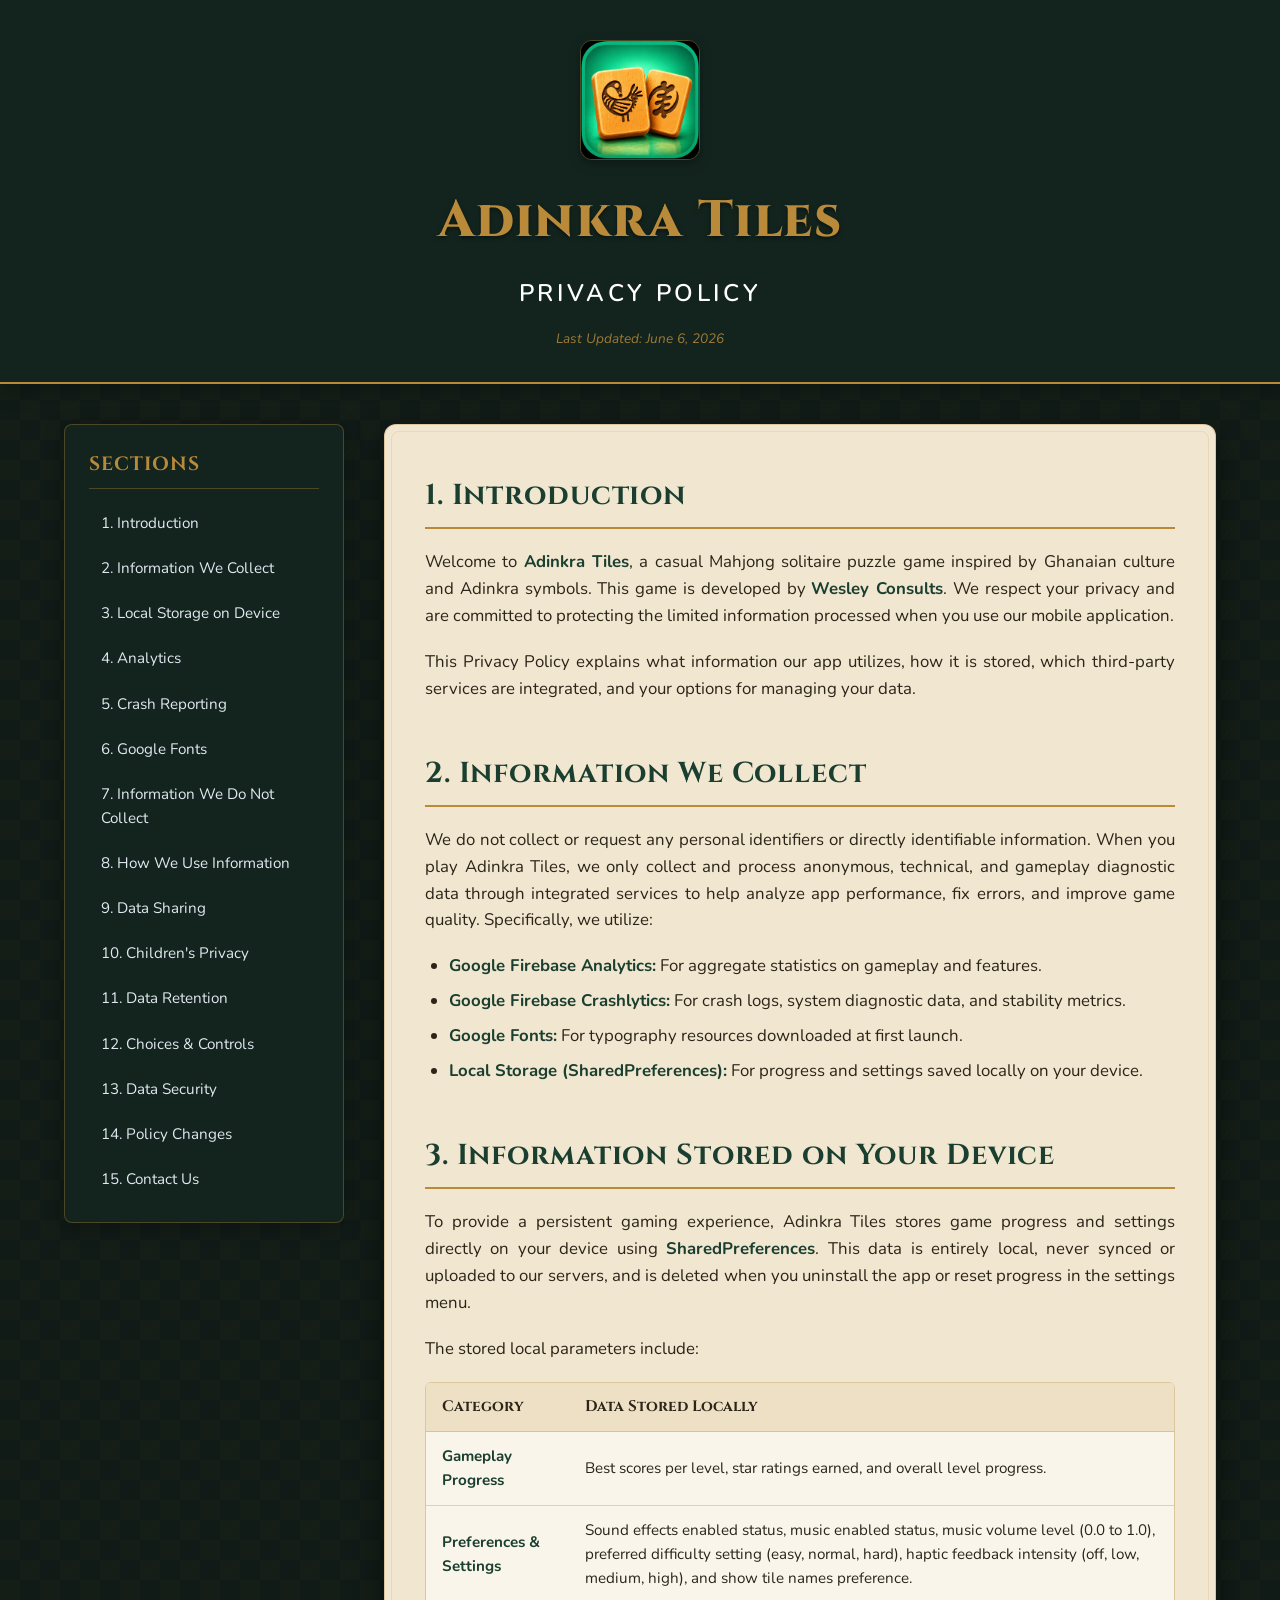
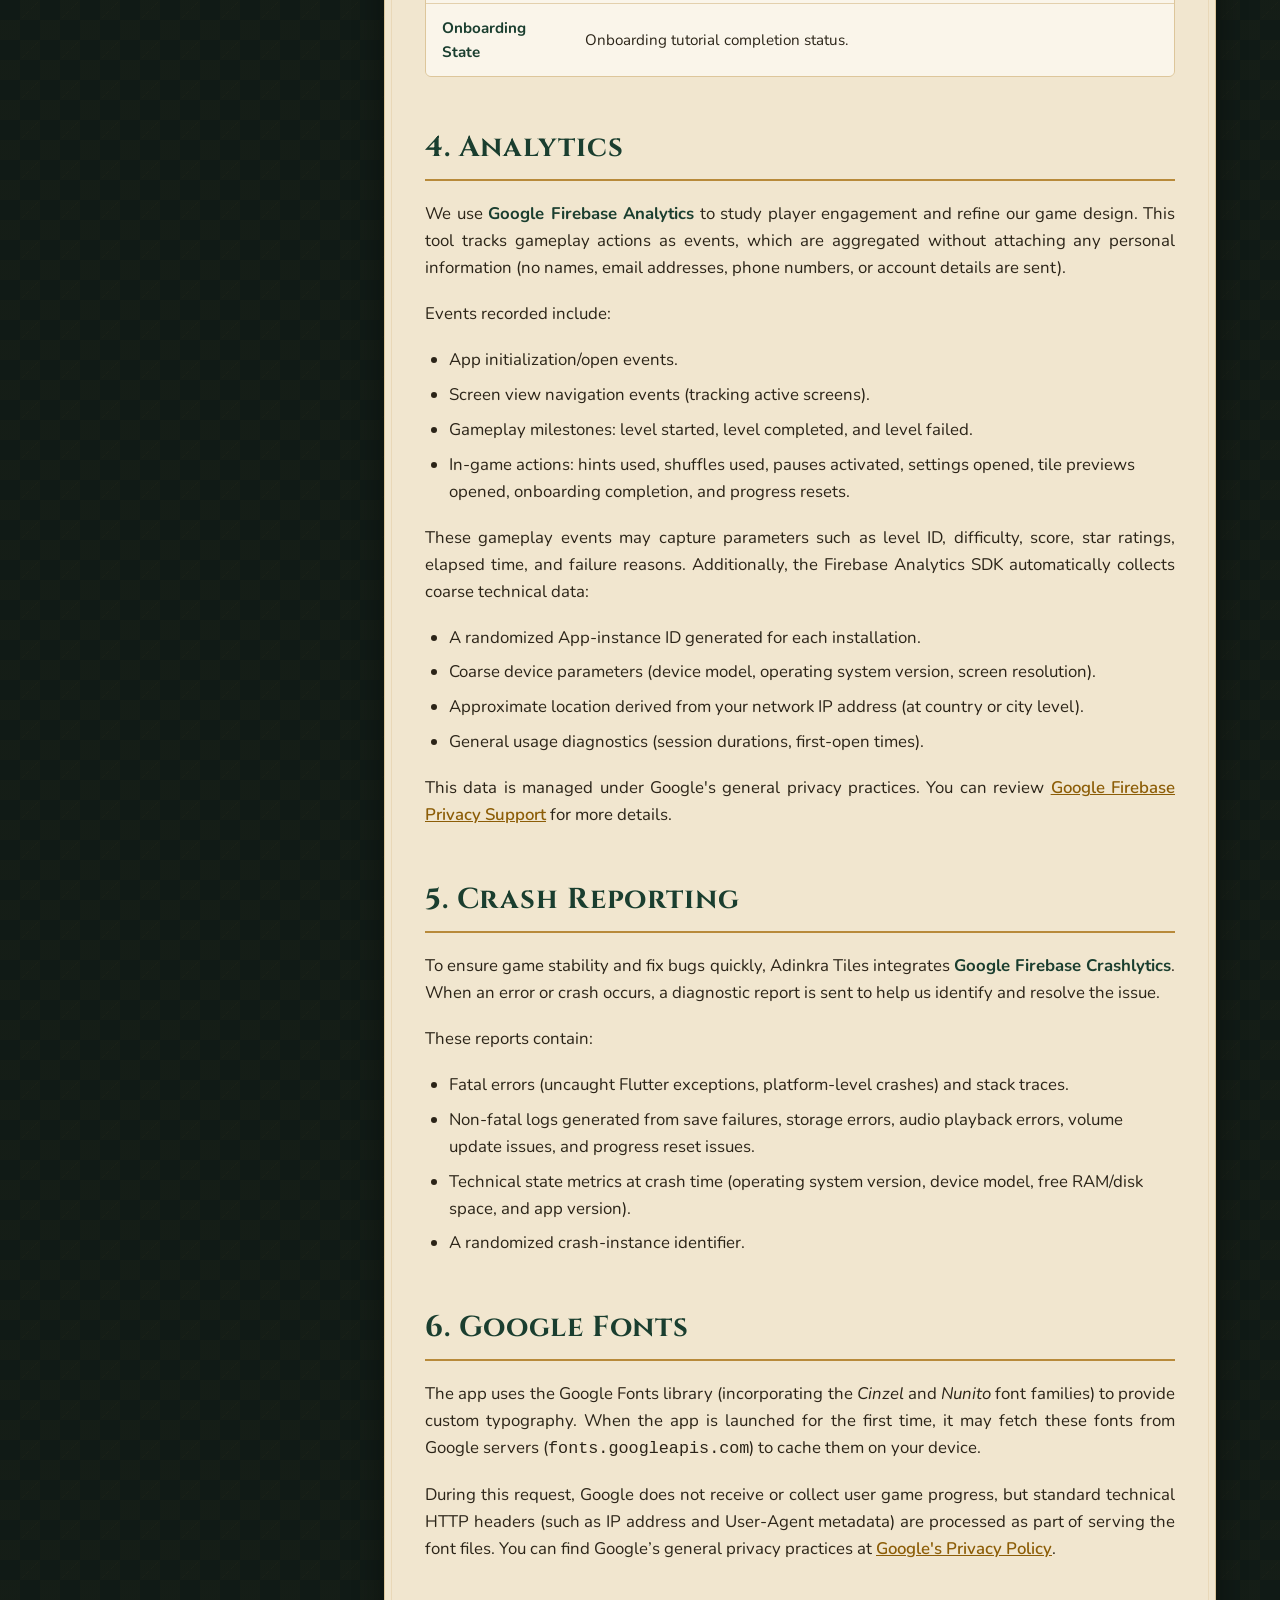
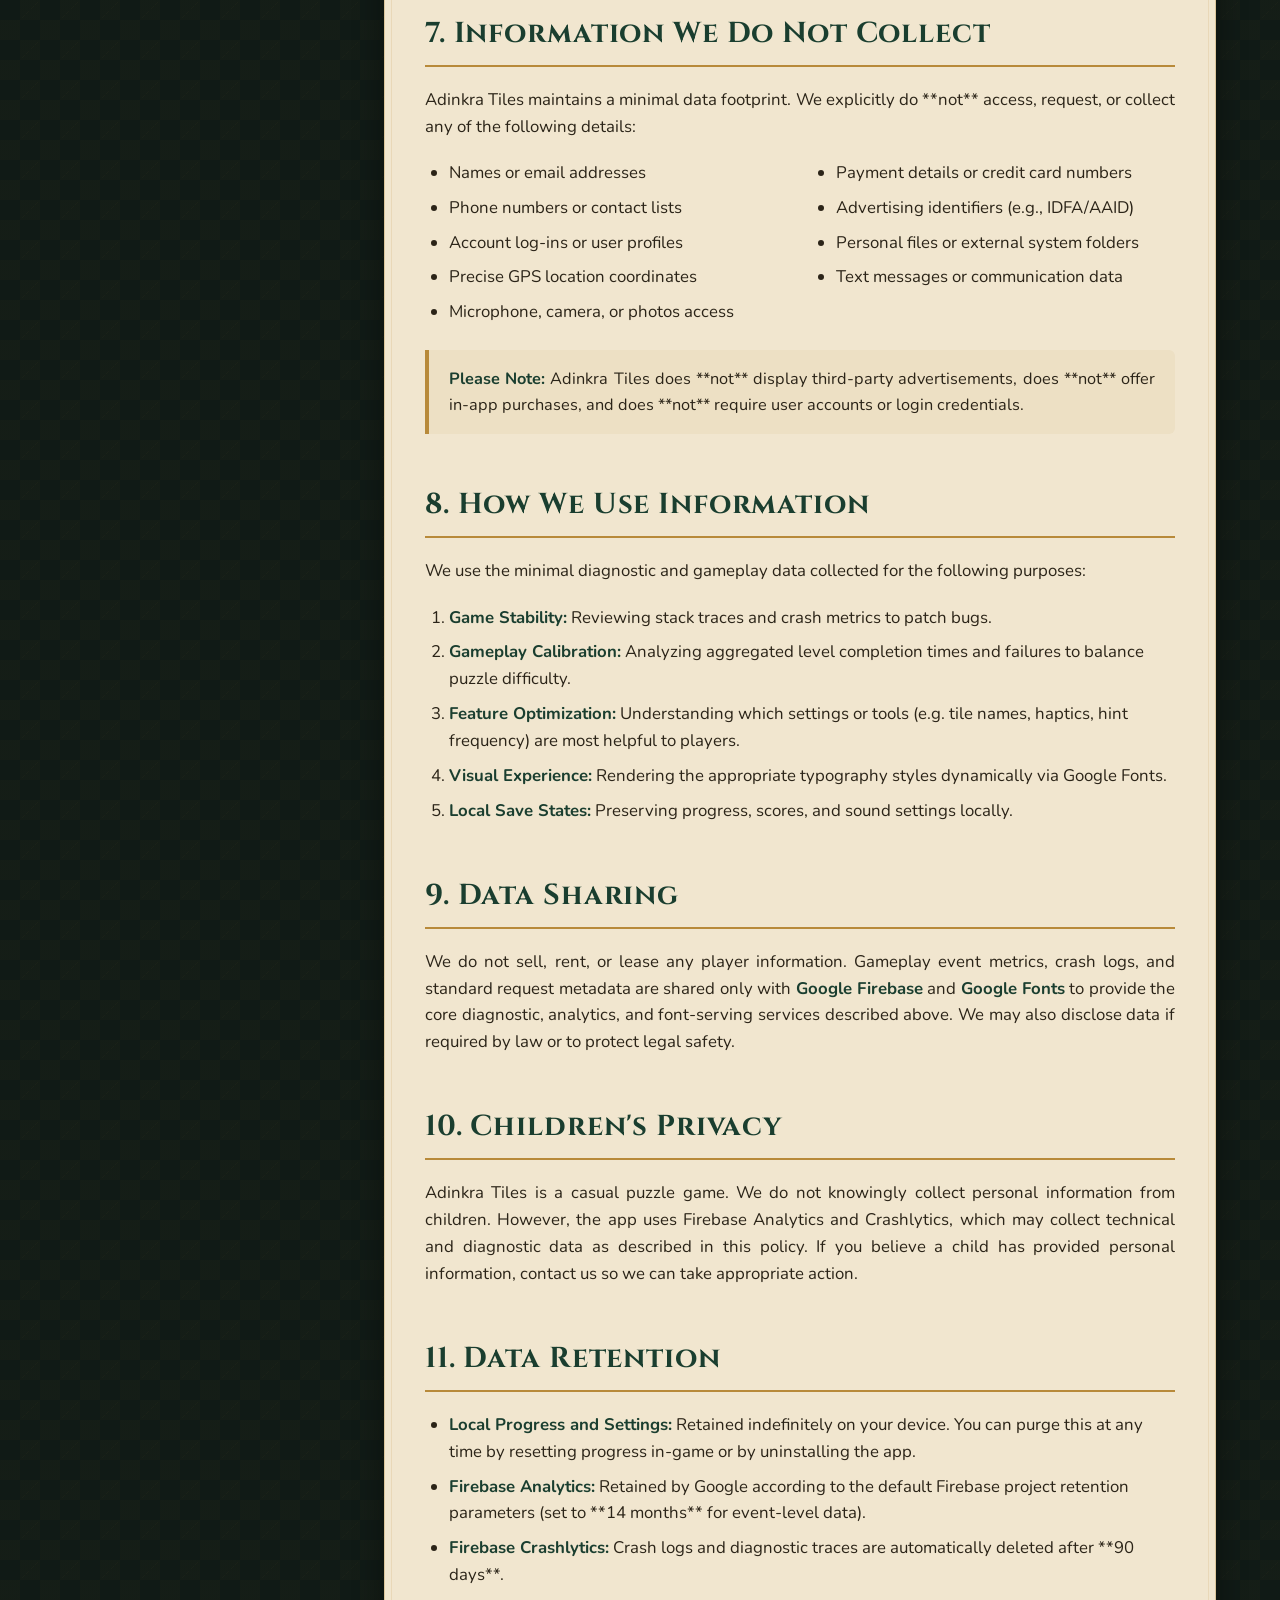
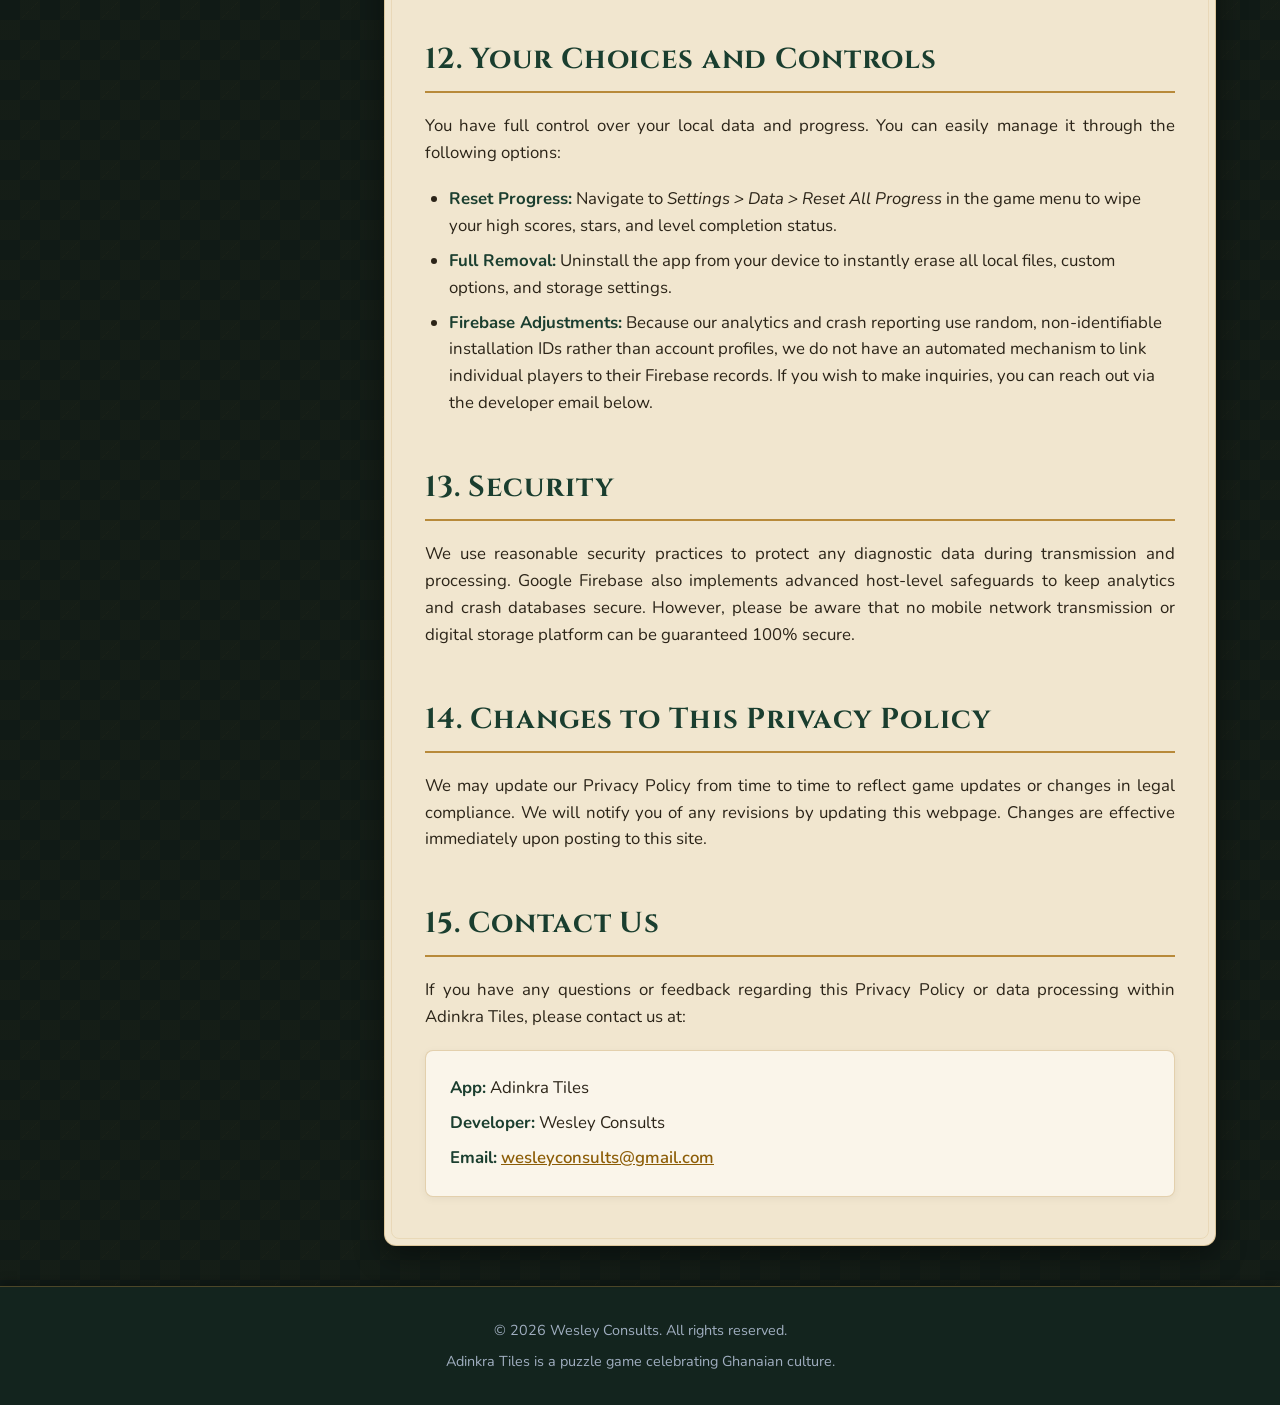
==== index.html @ 4450f0d2 "Initial commit" ====
<!DOCTYPE html>
<html lang="en">
<head>
    <meta charset="UTF-8">
    <meta name="viewport" content="width=device-width, initial-scale=1.0">
    <title>Adinkra Tiles Privacy Policy</title>
    <meta name="description" content="Privacy Policy for Adinkra Tiles, a Ghanaian-inspired Mahjong solitaire puzzle game.">
    <!-- Google Fonts: Cinzel for headers and Nunito for readable body text -->
    <link rel="preconnect" href="https://fonts.googleapis.com">
    <link rel="preconnect" href="https://fonts.gstatic.com" crossorigin>
    <link href="https://fonts.googleapis.com/css2?family=Cinzel:wght@400;600;700;800&family=Nunito:ital,wght@0,300;0,400;0,600;0,700;1,400&display=swap" rel="stylesheet">
    <link rel="stylesheet" href="styles.css">
</head>
<body>

    <header class="app-header">
        <div class="header-container">
            <img src="adinkra tiles logo.png" alt="Adinkra Tiles Logo" class="app-logo" id="app-logo-img">
            <h1 class="app-title">Adinkra Tiles</h1>
            <p class="app-subtitle">Privacy Policy</p>
            <p class="last-updated">Last Updated: June 6, 2026</p>
        </div>
    </header>

    <div class="main-layout-container">
        <!-- Sidebar Navigation (Table of Contents) -->
        <aside class="sidebar-nav" id="table-of-contents">
            <h2 class="toc-title">Sections</h2>
            <nav class="toc-links">
                <a href="#section-1" class="toc-link" id="link-section-1">1. Introduction</a>
                <a href="#section-2" class="toc-link" id="link-section-2">2. Information We Collect</a>
                <a href="#section-3" class="toc-link" id="link-section-3">3. Local Storage on Device</a>
                <a href="#section-4" class="toc-link" id="link-section-4">4. Analytics</a>
                <a href="#section-5" class="toc-link" id="link-section-5">5. Crash Reporting</a>
                <a href="#section-6" class="toc-link" id="link-section-6">6. Google Fonts</a>
                <a href="#section-7" class="toc-link" id="link-section-7">7. Information We Do Not Collect</a>
                <a href="#section-8" class="toc-link" id="link-section-8">8. How We Use Information</a>
                <a href="#section-9" class="toc-link" id="link-section-9">9. Data Sharing</a>
                <a href="#section-10" class="toc-link" id="link-section-10">10. Children's Privacy</a>
                <a href="#section-11" class="toc-link" id="link-section-11">11. Data Retention</a>
                <a href="#section-12" class="toc-link" id="link-section-12">12. Choices & Controls</a>
                <a href="#section-13" class="toc-link" id="link-section-13">13. Data Security</a>
                <a href="#section-14" class="toc-link" id="link-section-14">14. Policy Changes</a>
                <a href="#section-15" class="toc-link" id="link-section-15">15. Contact Us</a>
            </nav>
        </aside>

        <!-- Main Content Card -->
        <main class="content-card" id="privacy-content">
            <!-- Section 1: Introduction -->
            <section id="section-1" class="policy-section">
                <h2>1. Introduction</h2>
                <p>Welcome to <strong>Adinkra Tiles</strong>, a casual Mahjong solitaire puzzle game inspired by Ghanaian culture and Adinkra symbols. This game is developed by <strong>Wesley Consults</strong>. We respect your privacy and are committed to protecting the limited information processed when you use our mobile application.</p>
                <p>This Privacy Policy explains what information our app utilizes, how it is stored, which third-party services are integrated, and your options for managing your data.</p>
            </section>

            <!-- Section 2: Information We Collect -->
            <section id="section-2" class="policy-section">
                <h2>2. Information We Collect</h2>
                <p>We do not collect or request any personal identifiers or directly identifiable information. When you play Adinkra Tiles, we only collect and process anonymous, technical, and gameplay diagnostic data through integrated services to help analyze app performance, fix errors, and improve game quality. Specifically, we utilize:</p>
                <ul>
                    <li><strong>Google Firebase Analytics:</strong> For aggregate statistics on gameplay and features.</li>
                    <li><strong>Google Firebase Crashlytics:</strong> For crash logs, system diagnostic data, and stability metrics.</li>
                    <li><strong>Google Fonts:</strong> For typography resources downloaded at first launch.</li>
                    <li><strong>Local Storage (SharedPreferences):</strong> For progress and settings saved locally on your device.</li>
                </ul>
            </section>

            <!-- Section 3: Information Stored on Your Device -->
            <section id="section-3" class="policy-section">
                <h2>3. Information Stored on Your Device</h2>
                <p>To provide a persistent gaming experience, Adinkra Tiles stores game progress and settings directly on your device using <strong>SharedPreferences</strong>. This data is entirely local, never synced or uploaded to our servers, and is deleted when you uninstall the app or reset progress in the settings menu.</p>
                <p>The stored local parameters include:</p>
                <div class="table-container">
                    <table>
                        <thead>
                            <tr>
                                <th>Category</th>
                                <th>Data Stored Locally</th>
                            </tr>
                        </thead>
                        <tbody>
                            <tr>
                                <td><strong>Gameplay Progress</strong></td>
                                <td>Best scores per level, star ratings earned, and overall level progress.</td>
                            </tr>
                            <tr>
                                <td><strong>Preferences & Settings</strong></td>
                                <td>Sound effects enabled status, music enabled status, music volume level (0.0 to 1.0), preferred difficulty setting (easy, normal, hard), haptic feedback intensity (off, low, medium, high), and show tile names preference.</td>
                            </tr>
                            <tr>
                                <td><strong>Onboarding State</strong></td>
                                <td>Onboarding tutorial completion status.</td>
                            </tr>
                        </tbody>
                    </table>
                </div>
            </section>

            <!-- Section 4: Analytics -->
            <section id="section-4" class="policy-section">
                <h2>4. Analytics</h2>
                <p>We use <strong>Google Firebase Analytics</strong> to study player engagement and refine our game design. This tool tracks gameplay actions as events, which are aggregated without attaching any personal information (no names, email addresses, phone numbers, or account details are sent).</p>
                <p>Events recorded include:</p>
                <ul>
                    <li>App initialization/open events.</li>
                    <li>Screen view navigation events (tracking active screens).</li>
                    <li>Gameplay milestones: level started, level completed, and level failed.</li>
                    <li>In-game actions: hints used, shuffles used, pauses activated, settings opened, tile previews opened, onboarding completion, and progress resets.</li>
                </ul>
                <p>These gameplay events may capture parameters such as level ID, difficulty, score, star ratings, elapsed time, and failure reasons. Additionally, the Firebase Analytics SDK automatically collects coarse technical data:</p>
                <ul>
                    <li>A randomized App-instance ID generated for each installation.</li>
                    <li>Coarse device parameters (device model, operating system version, screen resolution).</li>
                    <li>Approximate location derived from your network IP address (at country or city level).</li>
                    <li>General usage diagnostics (session durations, first-open times).</li>
                </ul>
                <p>This data is managed under Google's general privacy practices. You can review <a href="https://firebase.google.com/support/privacy" target="_blank" rel="noopener noreferrer" id="link-external-firebase-privacy-1">Google Firebase Privacy Support</a> for more details.</p>
            </section>

            <!-- Section 5: Crash Reporting -->
            <section id="section-5" class="policy-section">
                <h2>5. Crash Reporting</h2>
                <p>To ensure game stability and fix bugs quickly, Adinkra Tiles integrates <strong>Google Firebase Crashlytics</strong>. When an error or crash occurs, a diagnostic report is sent to help us identify and resolve the issue.</p>
                <p>These reports contain:</p>
                <ul>
                    <li>Fatal errors (uncaught Flutter exceptions, platform-level crashes) and stack traces.</li>
                    <li>Non-fatal logs generated from save failures, storage errors, audio playback errors, volume update issues, and progress reset issues.</li>
                    <li>Technical state metrics at crash time (operating system version, device model, free RAM/disk space, and app version).</li>
                    <li>A randomized crash-instance identifier.</li>
                </ul>
            </section>

            <!-- Section 6: Google Fonts -->
            <section id="section-6" class="policy-section">
                <h2>6. Google Fonts</h2>
                <p>The app uses the Google Fonts library (incorporating the <em>Cinzel</em> and <em>Nunito</em> font families) to provide custom typography. When the app is launched for the first time, it may fetch these fonts from Google servers (<code>fonts.googleapis.com</code>) to cache them on your device.</p>
                <p>During this request, Google does not receive or collect user game progress, but standard technical HTTP headers (such as IP address and User-Agent metadata) are processed as part of serving the font files. You can find Google’s general privacy practices at <a href="https://policies.google.com/privacy" target="_blank" rel="noopener noreferrer" id="link-external-google-privacy">Google's Privacy Policy</a>.</p>
            </section>

            <!-- Section 7: Information We Do Not Collect -->
            <section id="section-7" class="policy-section">
                <h2>7. Information We Do Not Collect</h2>
                <p>Adinkra Tiles maintains a minimal data footprint. We explicitly do **not** access, request, or collect any of the following details:</p>
                <div class="grid-columns">
                    <ul>
                        <li>Names or email addresses</li>
                        <li>Phone numbers or contact lists</li>
                        <li>Account log-ins or user profiles</li>
                        <li>Precise GPS location coordinates</li>
                        <li>Microphone, camera, or photos access</li>
                    </ul>
                    <ul>
                        <li>Payment details or credit card numbers</li>
                        <li>Advertising identifiers (e.g., IDFA/AAID)</li>
                        <li>Personal files or external system folders</li>
                        <li>Text messages or communication data</li>
                    </ul>
                </div>
                <p class="alert-box">
                    <strong>Please Note:</strong> Adinkra Tiles does **not** display third-party advertisements, does **not** offer in-app purchases, and does **not** require user accounts or login credentials.
                </p>
            </section>

            <!-- Section 8: How We Use Information -->
            <section id="section-8" class="policy-section">
                <h2>8. How We Use Information</h2>
                <p>We use the minimal diagnostic and gameplay data collected for the following purposes:</p>
                <ol>
                    <li><strong>Game Stability:</strong> Reviewing stack traces and crash metrics to patch bugs.</li>
                    <li><strong>Gameplay Calibration:</strong> Analyzing aggregated level completion times and failures to balance puzzle difficulty.</li>
                    <li><strong>Feature Optimization:</strong> Understanding which settings or tools (e.g. tile names, haptics, hint frequency) are most helpful to players.</li>
                    <li><strong>Visual Experience:</strong> Rendering the appropriate typography styles dynamically via Google Fonts.</li>
                    <li><strong>Local Save States:</strong> Preserving progress, scores, and sound settings locally.</li>
                </ol>
            </section>

            <!-- Section 9: Data Sharing -->
            <section id="section-9" class="policy-section">
                <h2>9. Data Sharing</h2>
                <p>We do not sell, rent, or lease any player information. Gameplay event metrics, crash logs, and standard request metadata are shared only with <strong>Google Firebase</strong> and <strong>Google Fonts</strong> to provide the core diagnostic, analytics, and font-serving services described above. We may also disclose data if required by law or to protect legal safety.</p>
            </section>

            <!-- Section 10: Children's Privacy -->
            <section id="section-10" class="policy-section">
                <h2>10. Children's Privacy</h2>
                <p>Adinkra Tiles is a casual puzzle game. We do not knowingly collect personal information from children. However, the app uses Firebase Analytics and Crashlytics, which may collect technical and diagnostic data as described in this policy. If you believe a child has provided personal information, contact us so we can take appropriate action.</p>
            </section>

            <!-- Section 11: Data Retention -->
            <section id="section-11" class="policy-section">
                <h2>11. Data Retention</h2>
                <ul>
                    <li><strong>Local Progress and Settings:</strong> Retained indefinitely on your device. You can purge this at any time by resetting progress in-game or by uninstalling the app.</li>
                    <li><strong>Firebase Analytics:</strong> Retained by Google according to the default Firebase project retention parameters (set to **14 months** for event-level data).</li>
                    <li><strong>Firebase Crashlytics:</strong> Crash logs and diagnostic traces are automatically deleted after **90 days**.</li>
                </ul>
            </section>

            <!-- Section 12: Choices and Controls -->
            <section id="section-12" class="policy-section">
                <h2>12. Your Choices and Controls</h2>
                <p>You have full control over your local data and progress. You can easily manage it through the following options:</p>
                <ul>
                    <li><strong>Reset Progress:</strong> Navigate to <em>Settings > Data > Reset All Progress</em> in the game menu to wipe your high scores, stars, and level completion status.</li>
                    <li><strong>Full Removal:</strong> Uninstall the app from your device to instantly erase all local files, custom options, and storage settings.</li>
                    <li><strong>Firebase Adjustments:</strong> Because our analytics and crash reporting use random, non-identifiable installation IDs rather than account profiles, we do not have an automated mechanism to link individual players to their Firebase records. If you wish to make inquiries, you can reach out via the developer email below.</li>
                </ul>
            </section>

            <!-- Section 13: Security -->
            <section id="section-13" class="policy-section">
                <h2>13. Security</h2>
                <p>We use reasonable security practices to protect any diagnostic data during transmission and processing. Google Firebase also implements advanced host-level safeguards to keep analytics and crash databases secure. However, please be aware that no mobile network transmission or digital storage platform can be guaranteed 100% secure.</p>
            </section>

            <!-- Section 14: Changes to This Privacy Policy -->
            <section id="section-14" class="policy-section">
                <h2>14. Changes to This Privacy Policy</h2>
                <p>We may update our Privacy Policy from time to time to reflect game updates or changes in legal compliance. We will notify you of any revisions by updating this webpage. Changes are effective immediately upon posting to this site.</p>
            </section>

            <!-- Section 15: Contact Us -->
            <section id="section-15" class="policy-section">
                <h2>15. Contact Us</h2>
                <p>If you have any questions or feedback regarding this Privacy Policy or data processing within Adinkra Tiles, please contact us at:</p>
                <div class="contact-card">
                    <p><strong>App:</strong> Adinkra Tiles</p>
                    <p><strong>Developer:</strong> Wesley Consults</p>
                    <p><strong>Email:</strong> <a href="mailto:wesleyconsults@gmail.com" id="link-contact-email">wesleyconsults@gmail.com</a></p>
                </div>
            </section>
        </main>
    </div>

    <footer class="app-footer">
        <div class="footer-container">
            <p>&copy; 2026 Wesley Consults. All rights reserved.</p>
            <p>Adinkra Tiles is a puzzle game celebrating Ghanaian culture.</p>
        </div>
    </footer>

</body>
</html>
---- styles.css ----
/* Core Design System Tokens */
:root {
    --bg-color: #101A16;
    --bg-accent: #13241E;
    --card-color: #F1E6CF;
    --card-accent: #EDE0C4;
    --text-primary: #2B2418;
    --text-muted: #74664E;
    --gold: #B88A3A;
    --gold-glow: rgba(184, 138, 58, 0.15);
    --border-color: rgba(184, 138, 58, 0.35);
    --border-hover: rgba(184, 138, 58, 0.65);
    --font-heading: 'Cinzel', serif;
    --font-body: 'Nunito', sans-serif;
    --shadow-soft: 0 4px 20px rgba(0, 0, 0, 0.25);
    --shadow-card: 0 10px 30px rgba(0, 0, 0, 0.4);
}

/* Reset and Global Styles */
*, *::before, *::after {
    box-sizing: border-box;
    margin: 0;
    padding: 0;
}

html {
    scroll-behavior: smooth;
    scrollbar-color: var(--gold) var(--bg-color);
    scrollbar-width: thin;
}

body {
    font-family: var(--font-body);
    background-color: var(--bg-color);
    color: #FFFFFF; /* Base body color for layout */
    line-height: 1.6;
    min-block-size: 100dvb;
    display: flex;
    flex-direction: column;
    overflow-x: hidden;
    position: relative;

    /* Subtle Ghanaian Kente-inspired background pattern */
    background-image: 
        linear-gradient(45deg, rgba(184, 138, 58, 0.03) 25%, transparent 25%), 
        linear-gradient(-45deg, rgba(184, 138, 58, 0.03) 25%, transparent 25%), 
        linear-gradient(45deg, transparent 75%, rgba(184, 138, 58, 0.03) 75%), 
        linear-gradient(-45deg, transparent 75%, rgba(184, 138, 58, 0.03) 75%);
    background-size: 40px 40px;
    background-position: 0 0, 0 20px, 20px -20px, -20px 0px;
}

/* Typography elements */
h1, h2, h3, h4 {
    font-family: var(--font-heading);
    letter-spacing: 0.03em;
}

/* Header Section */
.app-header {
    background-color: var(--bg-accent);
    border-bottom: 2px solid var(--gold);
    padding-block: 2.5rem 2rem;
    text-align: center;
    position: relative;
    box-shadow: var(--shadow-soft);
}

.header-container {
    max-inline-size: 800px;
    margin-inline: auto;
    padding-inline: 1.5rem;
    display: flex;
    flex-direction: column;
    align-items: center;
    gap: 0.75rem;
}

.app-logo {
    max-block-size: 120px;
    inline-size: auto;
    margin-block-end: 0.5rem;
    border-radius: 12px;
    border: 1px solid var(--border-color);
    box-shadow: 0 4px 12px rgba(0, 0, 0, 0.3);
    transition: transform 0.3s ease, border-color 0.3s ease;
}

.app-logo:hover {
    transform: scale(1.03);
    border-color: var(--gold);
}

.app-title {
    font-size: clamp(2rem, 5vw, 3.2rem);
    color: var(--gold);
    font-weight: 800;
    text-shadow: 0 2px 4px rgba(0, 0, 0, 0.5);
}

.app-subtitle {
    font-size: clamp(1.1rem, 2.5vw, 1.5rem);
    color: #FFFFFF;
    text-transform: uppercase;
    letter-spacing: 0.15em;
    font-weight: 600;
}

.last-updated {
    font-size: 0.85rem;
    color: var(--gold);
    opacity: 0.85;
    margin-block-start: 0.25rem;
    font-style: italic;
}

/* Main Layout Container */
.main-layout-container {
    max-inline-size: 1200px;
    margin-inline: auto;
    padding: 2.5rem 1.5rem;
    display: grid;
    grid-template-columns: 280px 1fr;
    gap: 2.5rem;
    align-items: start;
    flex: 1 0 auto;
}

/* Sticky Sidebar (Table of Contents) */
.sidebar-nav {
    position: sticky;
    top: 2rem;
    background-color: var(--bg-accent);
    border: 1px solid var(--border-color);
    border-radius: 8px;
    padding: 1.5rem;
    box-shadow: var(--shadow-soft);
    max-block-size: calc(100dvb - 4rem);
    overflow-y: auto;
}

.toc-title {
    font-size: 1.2rem;
    color: var(--gold);
    border-bottom: 1px solid var(--border-color);
    padding-block-end: 0.5rem;
    margin-block-end: 1rem;
    text-transform: uppercase;
    letter-spacing: 0.05em;
}

.toc-links {
    display: flex;
    flex-direction: column;
    gap: 0.5rem;
}

.toc-link {
    color: #E2E8F0;
    text-decoration: none;
    font-size: 0.95rem;
    padding: 0.4rem 0.6rem;
    border-radius: 4px;
    transition: all 0.2s ease;
    border-inline-start: 2px solid transparent;
}

.toc-link:hover,
.toc-link:focus-visible {
    background-color: rgba(184, 138, 58, 0.1);
    color: var(--gold);
    border-inline-start-color: var(--gold);
}

.toc-link:focus-visible {
    outline: 2px solid var(--gold);
    outline-offset: 2px;
}

/* Main Content Card (Parchment Style) */
.content-card {
    background-color: var(--card-color);
    color: var(--text-primary);
    border: 1px solid var(--border-color);
    border-radius: 12px;
    padding: 3rem 2.5rem;
    box-shadow: var(--shadow-card);
    position: relative;
    overflow: hidden;
}

/* Content Card Decorative Ghanaian Corners */
.content-card::before {
    content: '';
    position: absolute;
    inset: 6px;
    border: 1px solid rgba(184, 138, 58, 0.15);
    pointer-events: none;
    border-radius: 8px;
}

.policy-section {
    margin-block-end: 3rem;
}

.policy-section:last-of-type {
    margin-block-end: 0;
}

.policy-section h2 {
    font-size: clamp(1.4rem, 3.5vw, 1.8rem);
    color: #1A3E2F; /* Dark Teal/Green for heading */
    border-bottom: 2px solid var(--gold);
    padding-block-end: 0.5rem;
    margin-block-end: 1.25rem;
    font-weight: 700;
}

.policy-section p {
    margin-block-end: 1.2rem;
    font-size: 1.05rem;
    text-align: justify;
    color: var(--text-primary);
}

.policy-section p:last-child {
    margin-block-end: 0;
}

.policy-section ul,
.policy-section ol {
    margin-block-start: 0.5rem;
    margin-block-end: 1.2rem;
    padding-inline-start: 1.5rem;
}

.policy-section li {
    margin-block-end: 0.5rem;
    font-size: 1.05rem;
}

.policy-section li:last-child {
    margin-block-end: 0;
}

.policy-section strong {
    color: #1A3E2F;
}

/* Links inside policy card */
.policy-section a {
    color: #8C5D07;
    text-decoration: underline;
    font-weight: 600;
    transition: color 0.2s ease;
}

.policy-section a:hover,
.policy-section a:focus-visible {
    color: var(--gold);
}

.policy-section a:focus-visible {
    outline: 2px solid var(--gold);
    outline-offset: 1px;
}

/* Local storage table decoration */
.table-container {
    overflow-x: auto;
    margin-block-end: 1.5rem;
    border: 1px solid var(--border-color);
    border-radius: 6px;
}

table {
    inline-size: 100%;
    border-collapse: collapse;
    font-size: 0.95rem;
    background-color: #FAF5EA;
}

th, td {
    padding: 0.75rem 1rem;
    text-align: left;
    border-bottom: 1px solid var(--border-color);
}

th {
    background-color: var(--card-accent);
    font-family: var(--font-heading);
    color: var(--text-primary);
    font-weight: 700;
}

tr:last-child td {
    border-bottom: none;
}

/* Double columns info grid */
.grid-columns {
    display: grid;
    grid-template-columns: repeat(auto-fit, minmax(250px, 1fr));
    gap: 1.5rem;
    margin-block-end: 1.2rem;
}

.grid-columns ul {
    margin-block: 0;
}

/* Custom Warning Alert Box */
.alert-box {
    background-color: var(--card-accent);
    border-inline-start: 4px solid var(--gold);
    padding: 1rem 1.25rem;
    margin-block: 1.5rem;
    border-radius: 0 6px 6px 0;
    font-size: 1.02rem !important;
}

/* Contact Info Area */
.contact-card {
    background-color: #FAF5EA;
    border: 1px solid var(--border-color);
    border-radius: 8px;
    padding: 1.5rem;
    margin-block-start: 1rem;
    box-shadow: 0 2px 8px rgba(0, 0, 0, 0.05);
}

.contact-card p {
    margin-block-end: 0.5rem !important;
}

.contact-card p:last-child {
    margin-block-end: 0 !important;
}

/* Footer Section */
.app-footer {
    background-color: var(--bg-accent);
    color: #A0AEC0;
    padding-block: 2rem;
    text-align: center;
    border-top: 1px solid var(--border-color);
    box-shadow: 0 -4px 10px rgba(0, 0, 0, 0.25);
    margin-block-start: auto;
}

.footer-container {
    max-inline-size: 800px;
    margin-inline: auto;
    padding-inline: 1.5rem;
    display: flex;
    flex-direction: column;
    gap: 0.5rem;
}

.app-footer p {
    font-size: 0.9rem;
}

/* Responsive Breakpoints */
@media (max-width: 900px) {
    .main-layout-container {
        grid-template-columns: 1fr;
        gap: 1.5rem;
        padding-block: 1.5rem;
    }

    .sidebar-nav {
        position: relative;
        top: 0;
        max-block-size: none;
        overflow-y: visible;
        padding: 1rem;
    }

    .toc-title {
        font-size: 1rem;
        margin-block-end: 0.75rem;
    }

    /* Horizontal scrollbar of links on mobile view */
    .toc-links {
        flex-direction: row;
        overflow-x: auto;
        white-space: nowrap;
        padding-block-end: 0.5rem;
        scrollbar-width: thin;
        -webkit-overflow-scrolling: touch;
        gap: 0.4rem;
    }

    .toc-link {
        border-inline-start: none;
        border: 1px solid var(--border-color);
        background-color: rgba(255, 255, 255, 0.05);
        padding: 0.4rem 0.8rem;
        border-radius: 20px;
        font-size: 0.85rem;
    }

    .toc-link:hover,
    .toc-link:focus-visible {
        border-color: var(--gold);
        background-color: rgba(184, 138, 58, 0.2);
    }
}

@media (max-width: 600px) {
    .app-header {
        padding-block: 1.5rem 1.25rem;
    }

    .app-logo {
        max-block-size: 90px;
    }

    .content-card {
        padding: 1.75rem 1.25rem;
    }

    .policy-section h2 {
        padding-block-end: 0.3rem;
        margin-block-end: 1rem;
    }

    .policy-section p, 
    .policy-section li {
        font-size: 0.98rem;
    }

    .contact-card {
        padding: 1rem;
    }
}
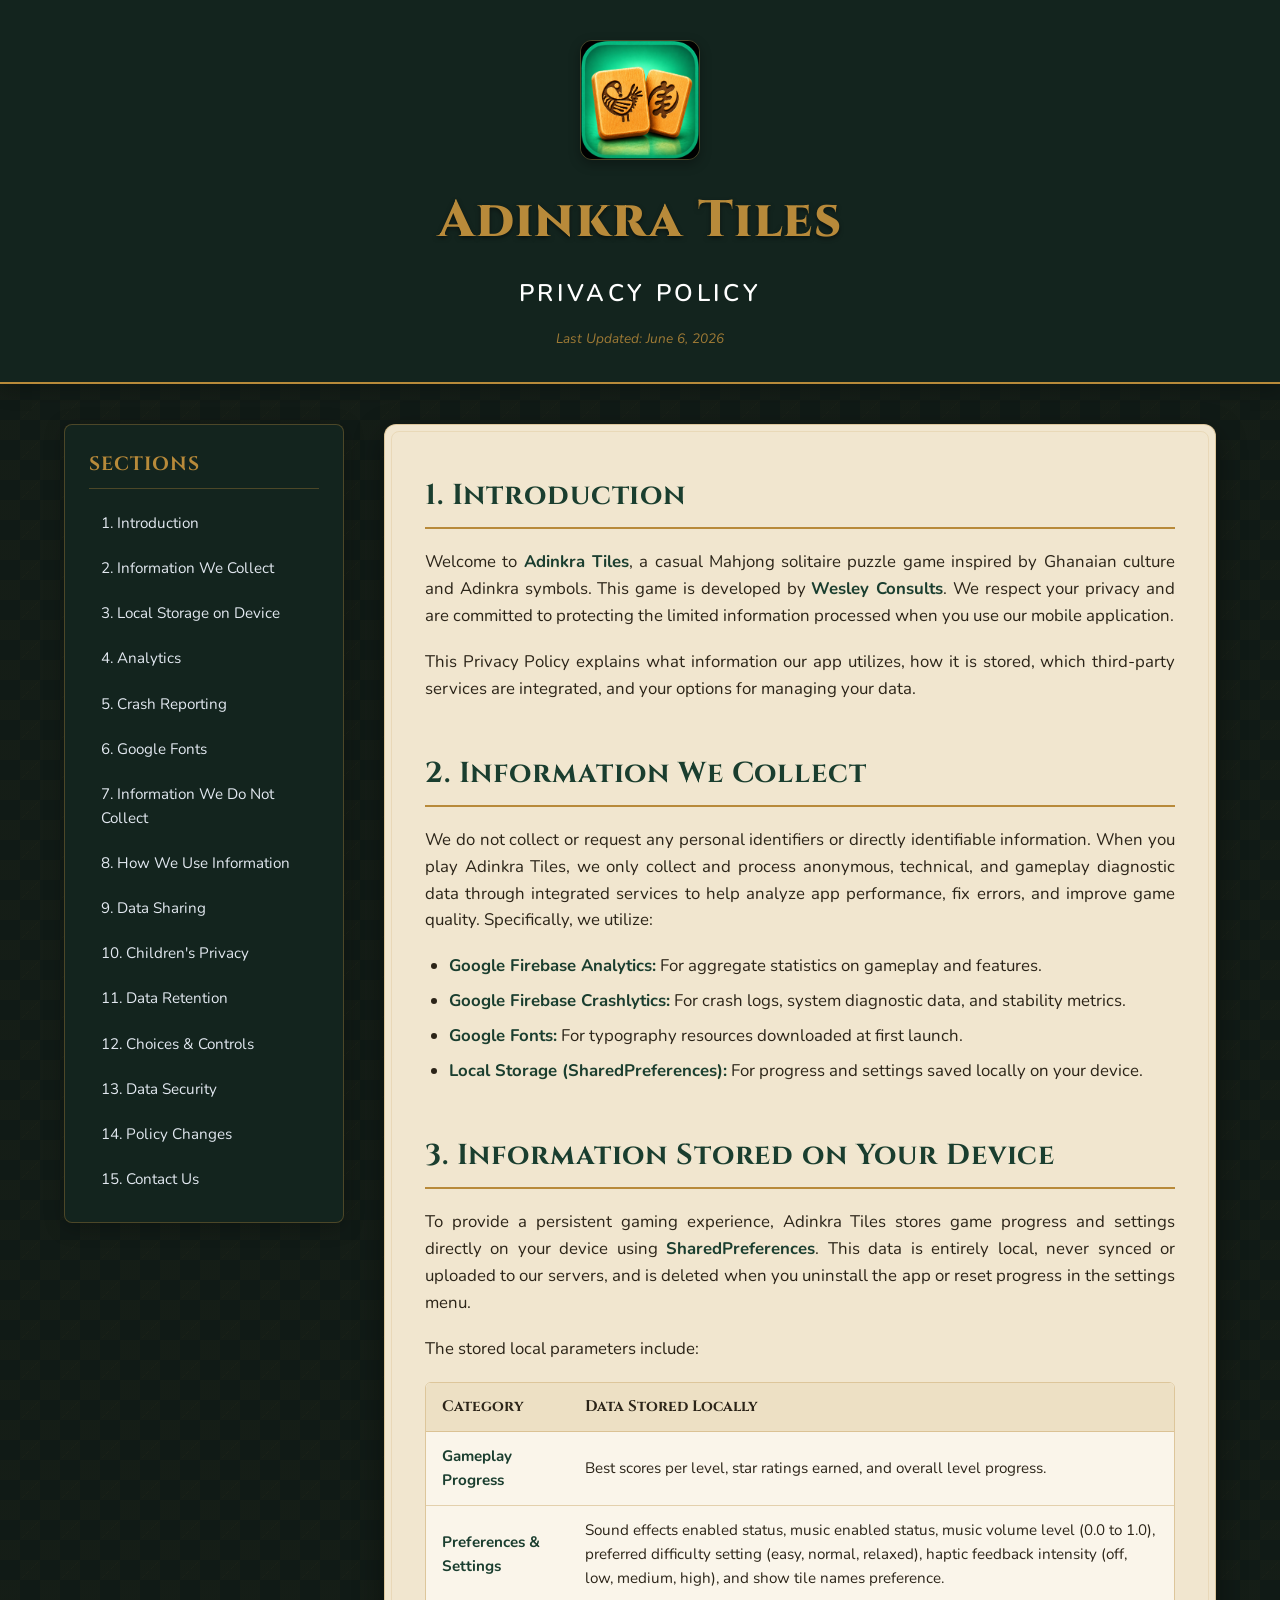
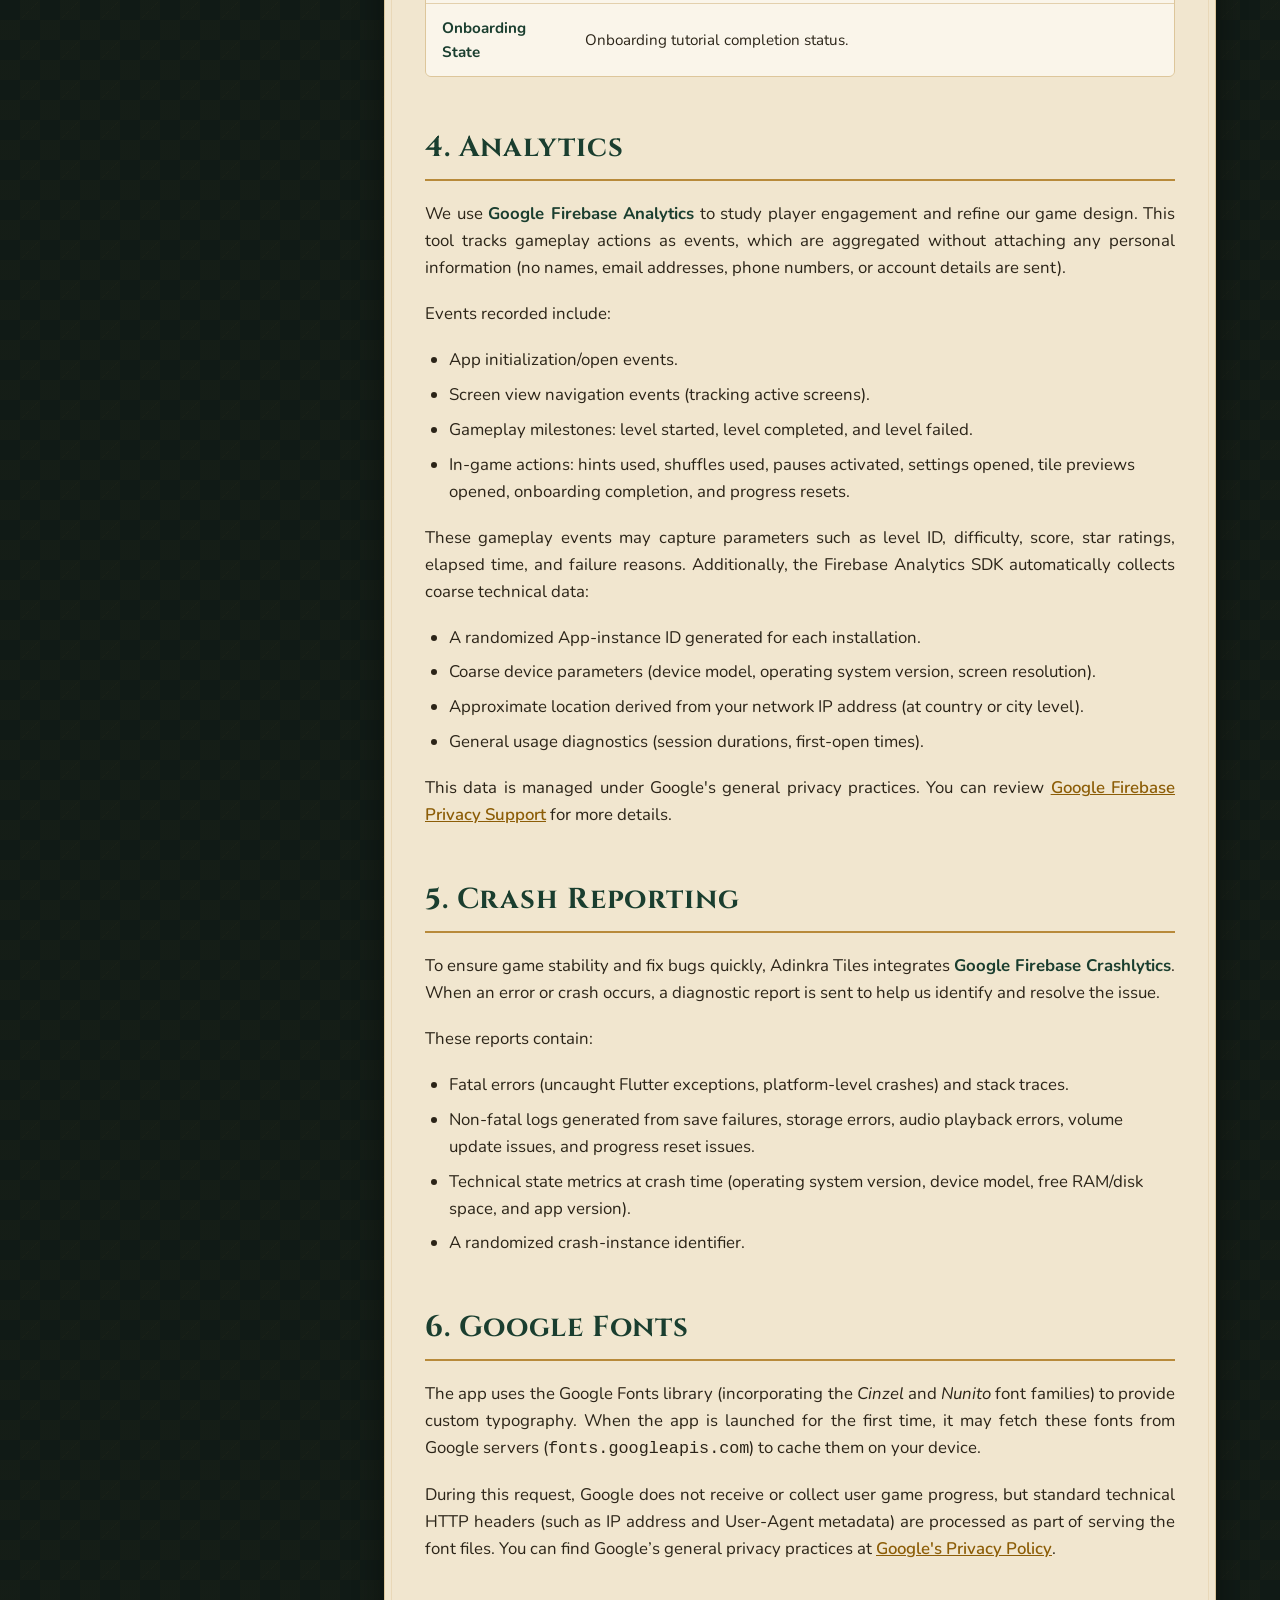
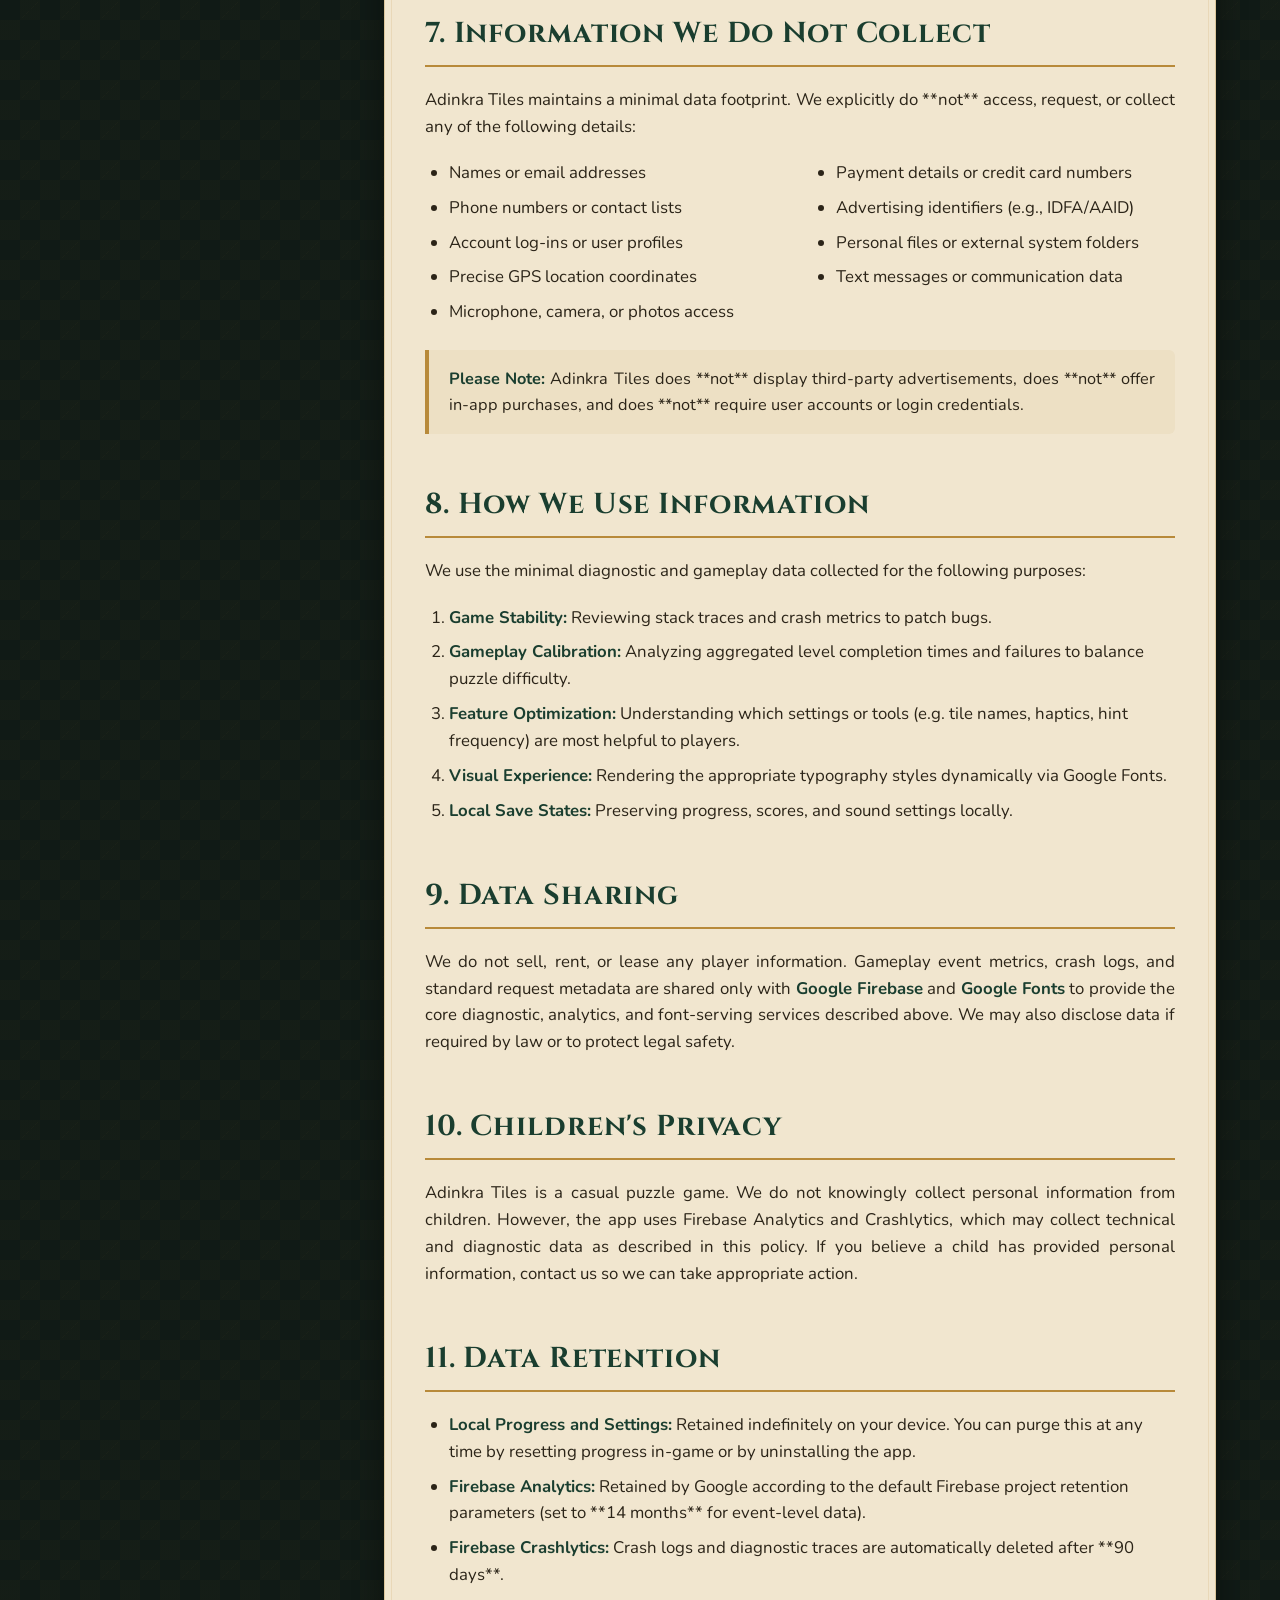
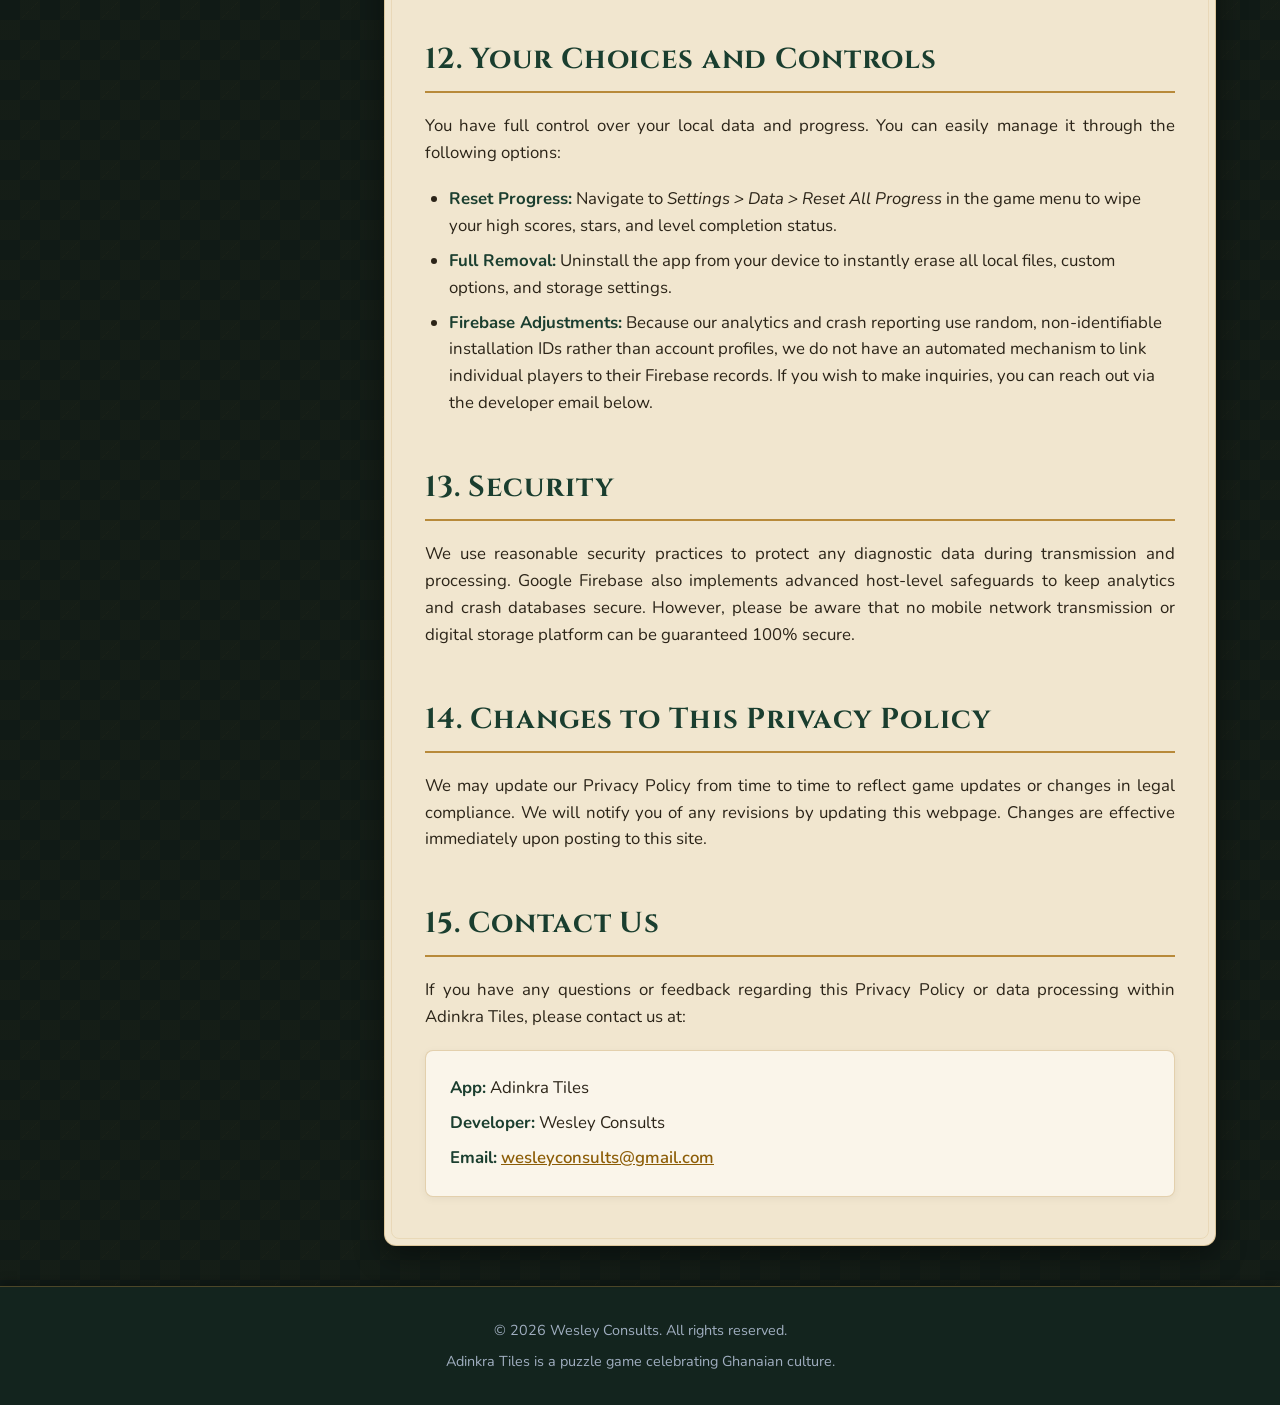
==== commit 0430174e: "Update preferred difficulty settings to easy, normal, relaxed" ====
--- a/index.html
+++ b/index.html
@@ -86,7 +86,7 @@
                             </tr>
                             <tr>
                                 <td><strong>Preferences & Settings</strong></td>
-                                <td>Sound effects enabled status, music enabled status, music volume level (0.0 to 1.0), preferred difficulty setting (easy, normal, hard), haptic feedback intensity (off, low, medium, high), and show tile names preference.</td>
+                                <td>Sound effects enabled status, music enabled status, music volume level (0.0 to 1.0), preferred difficulty setting (easy, normal, relaxed), haptic feedback intensity (off, low, medium, high), and show tile names preference.</td>
                             </tr>
                             <tr>
                                 <td><strong>Onboarding State</strong></td>
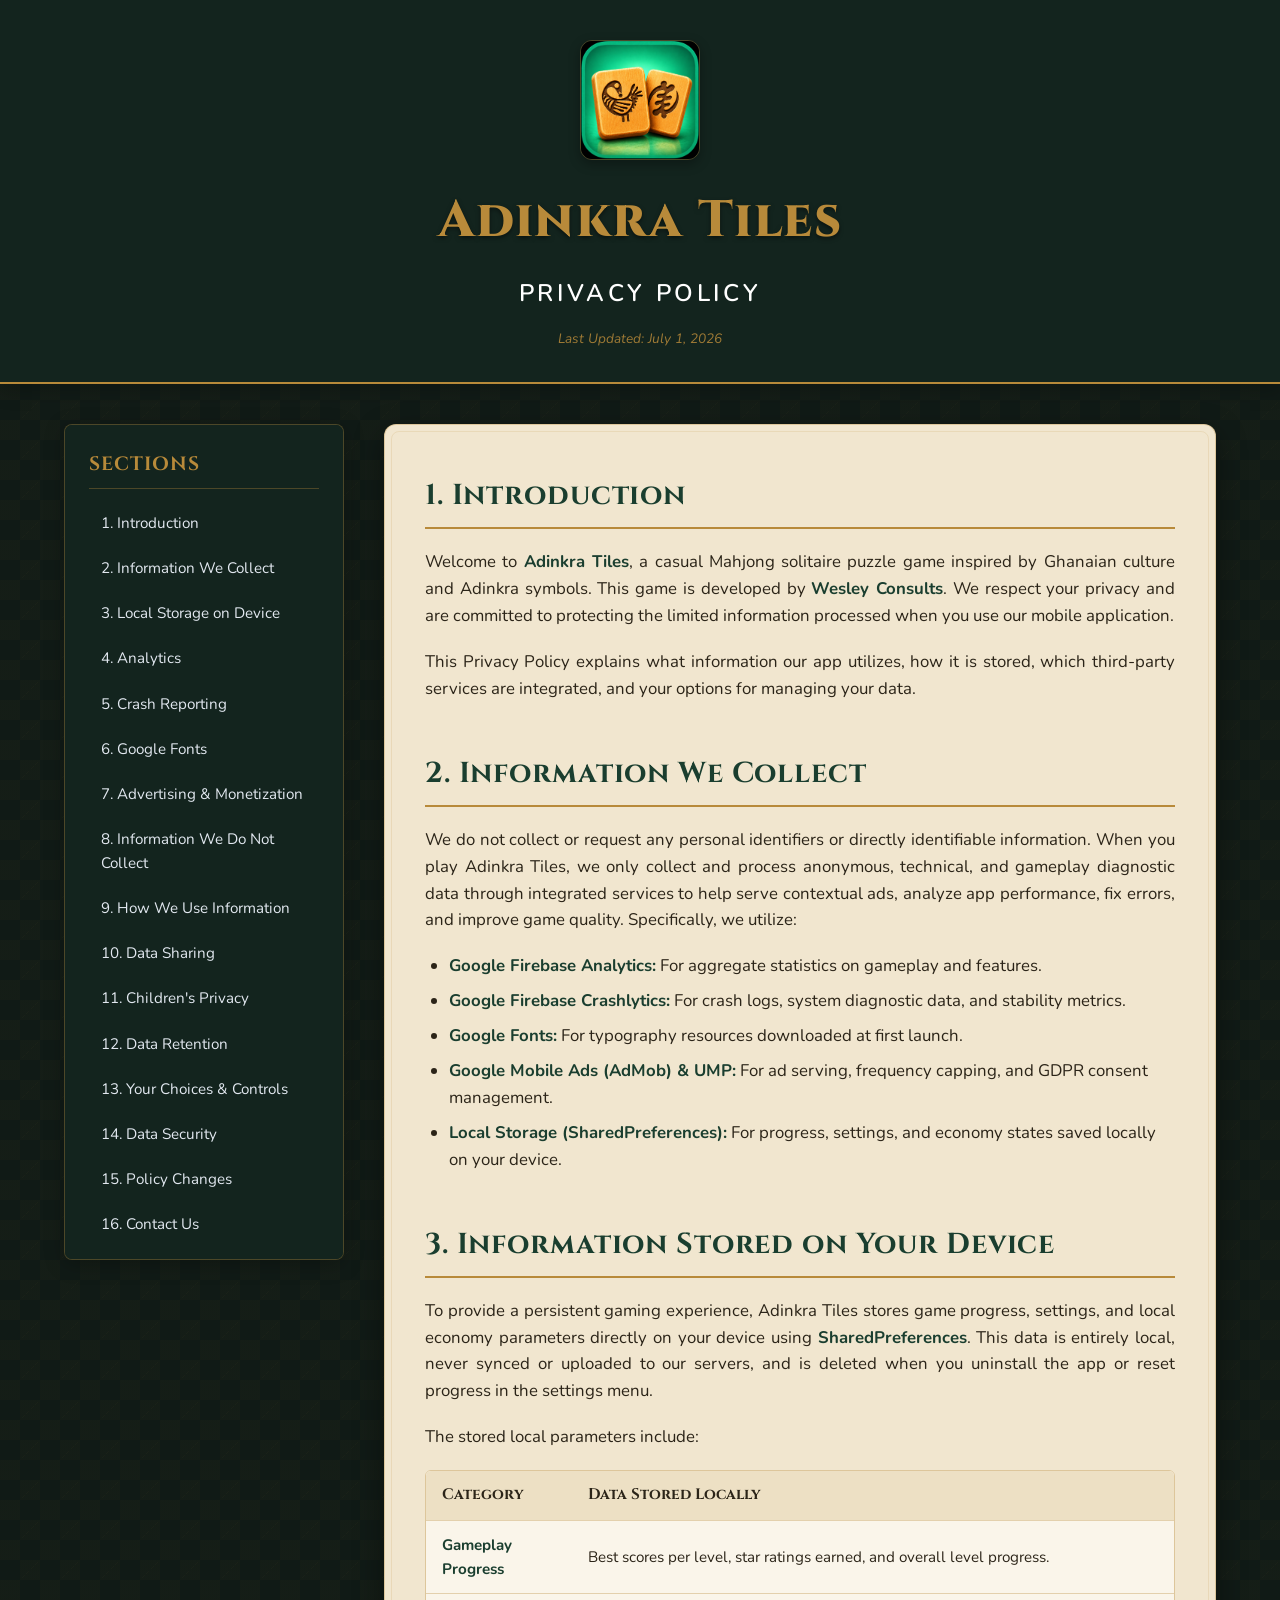
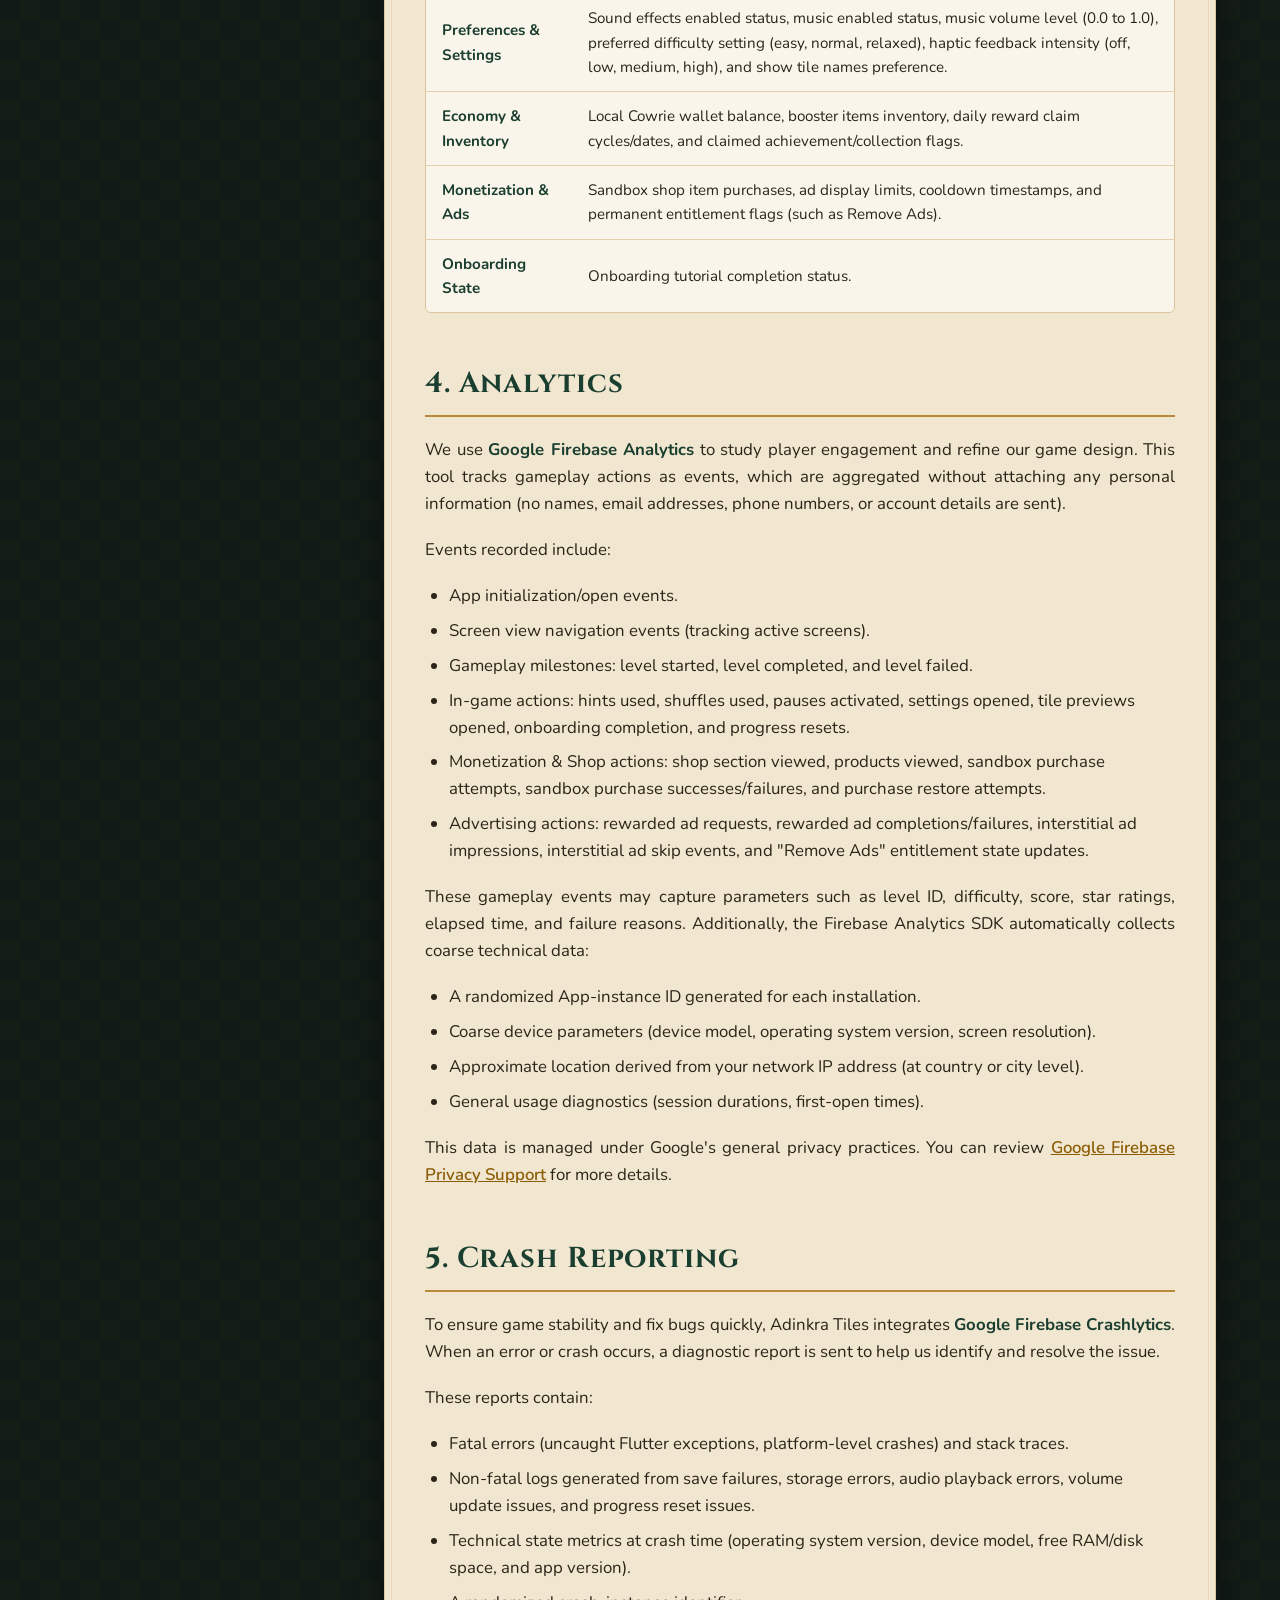
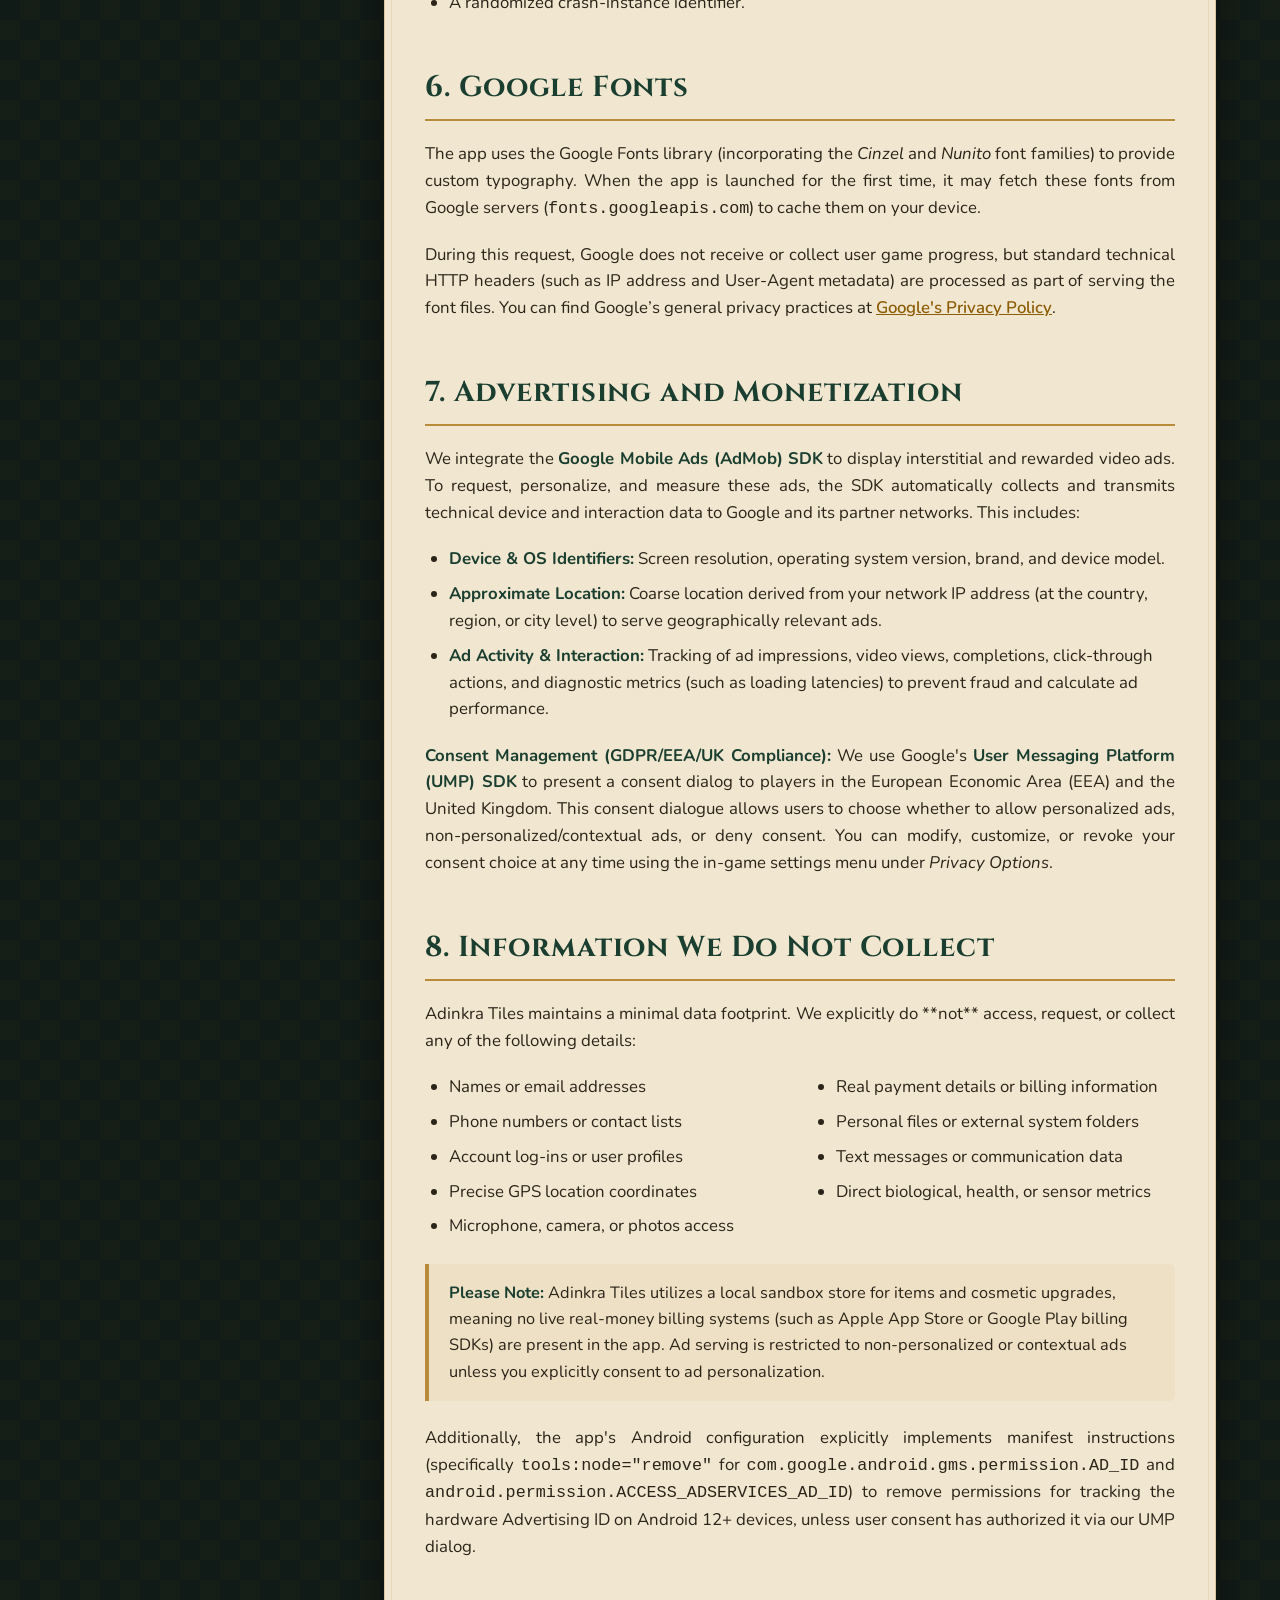
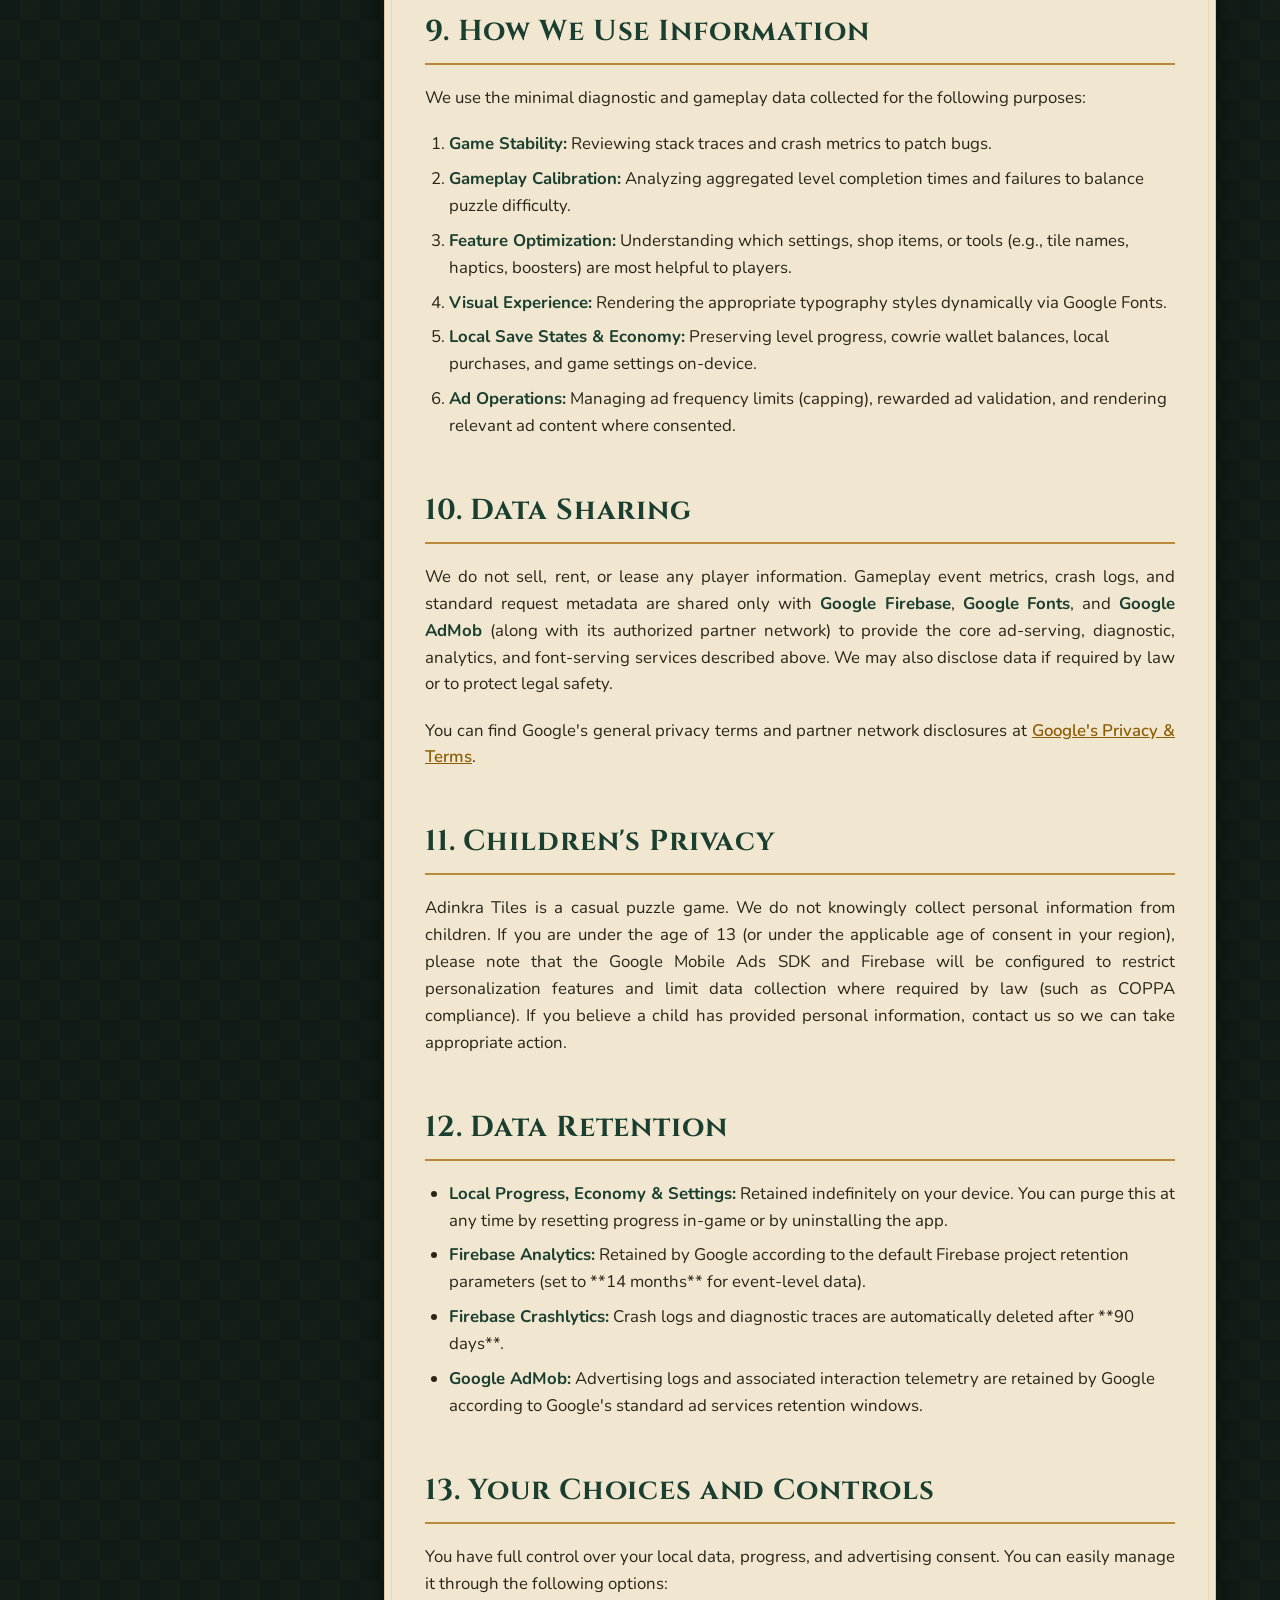
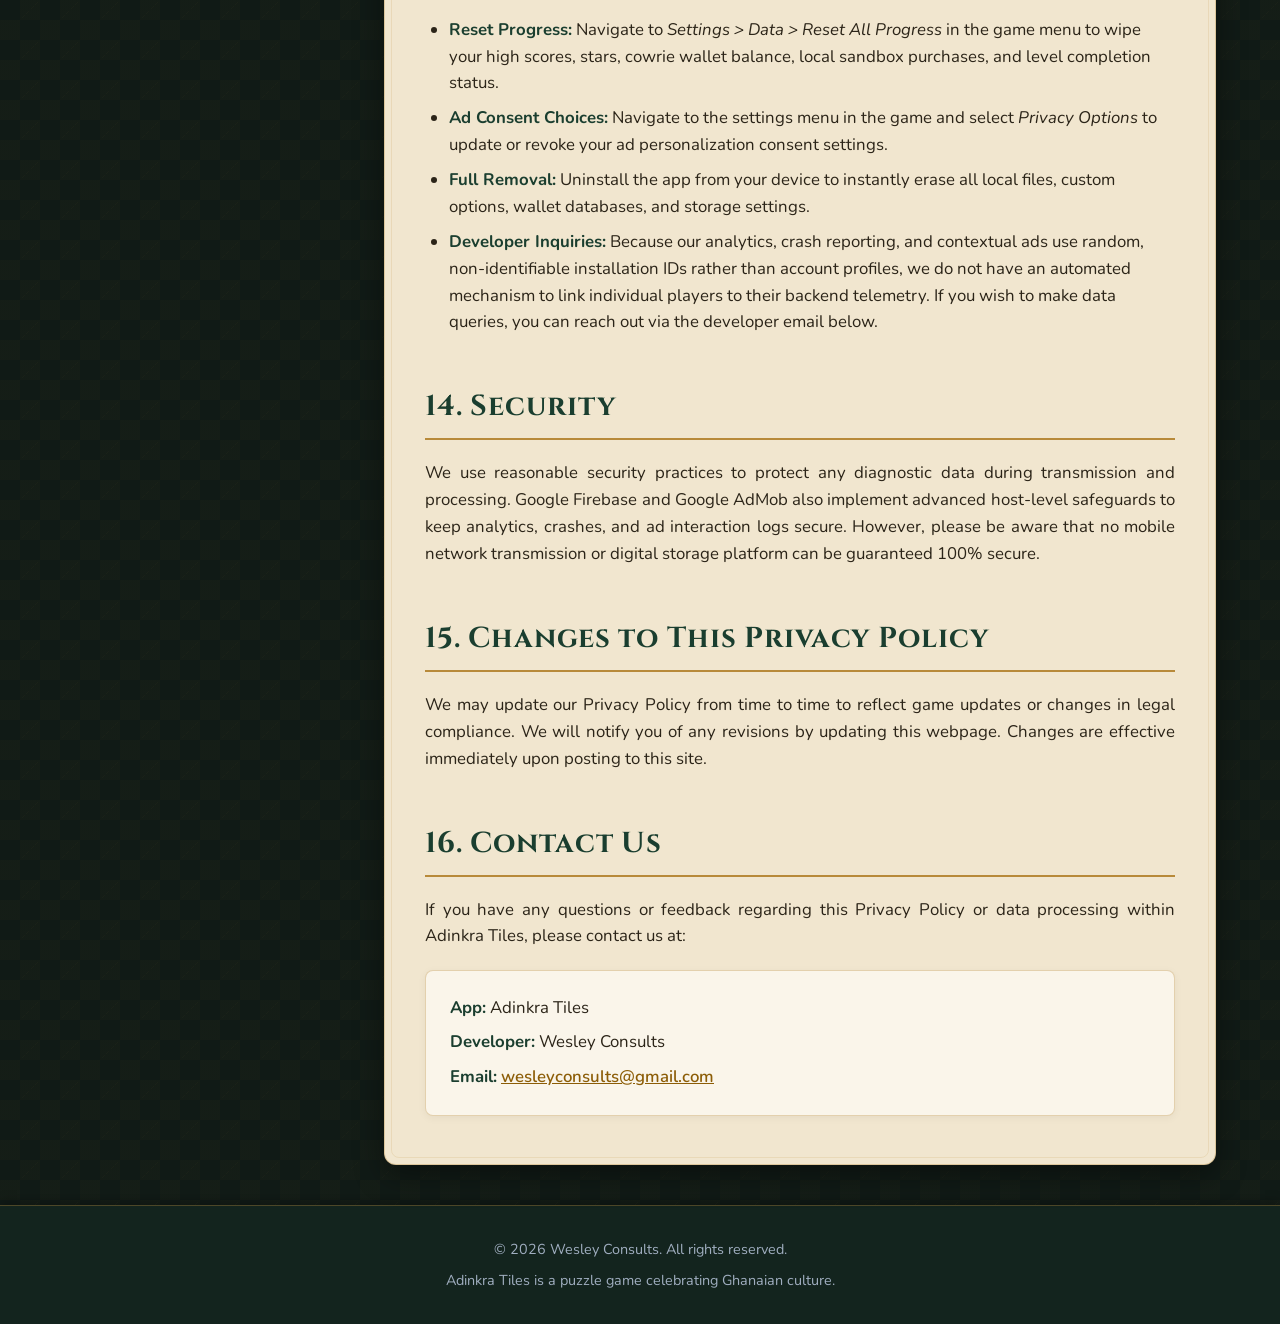
==== commit f5e7afc9: "Update privacy policy to cover Google Mobile Ads (AdMob), UMP consent, local sandbox store, and new " ====
--- a/index.html
+++ b/index.html
@@ -10,6 +10,7 @@
     <link rel="preconnect" href="https://fonts.gstatic.com" crossorigin>
     <link href="https://fonts.googleapis.com/css2?family=Cinzel:wght@400;600;700;800&family=Nunito:ital,wght@0,300;0,400;0,600;0,700;1,400&display=swap" rel="stylesheet">
     <link rel="stylesheet" href="styles.css">
+    <link rel="icon" type="image/png" href="adinkra%20tiles%20logo.png">
 </head>
 <body>
 
@@ -18,7 +19,7 @@
             <img src="adinkra tiles logo.png" alt="Adinkra Tiles Logo" class="app-logo" id="app-logo-img">
             <h1 class="app-title">Adinkra Tiles</h1>
             <p class="app-subtitle">Privacy Policy</p>
-            <p class="last-updated">Last Updated: June 6, 2026</p>
+            <p class="last-updated">Last Updated: July 1, 2026</p>
         </div>
     </header>
 
@@ -33,15 +34,16 @@
                 <a href="#section-4" class="toc-link" id="link-section-4">4. Analytics</a>
                 <a href="#section-5" class="toc-link" id="link-section-5">5. Crash Reporting</a>
                 <a href="#section-6" class="toc-link" id="link-section-6">6. Google Fonts</a>
-                <a href="#section-7" class="toc-link" id="link-section-7">7. Information We Do Not Collect</a>
-                <a href="#section-8" class="toc-link" id="link-section-8">8. How We Use Information</a>
-                <a href="#section-9" class="toc-link" id="link-section-9">9. Data Sharing</a>
-                <a href="#section-10" class="toc-link" id="link-section-10">10. Children's Privacy</a>
-                <a href="#section-11" class="toc-link" id="link-section-11">11. Data Retention</a>
-                <a href="#section-12" class="toc-link" id="link-section-12">12. Choices & Controls</a>
-                <a href="#section-13" class="toc-link" id="link-section-13">13. Data Security</a>
-                <a href="#section-14" class="toc-link" id="link-section-14">14. Policy Changes</a>
-                <a href="#section-15" class="toc-link" id="link-section-15">15. Contact Us</a>
+                <a href="#section-7" class="toc-link" id="link-section-7">7. Advertising & Monetization</a>
+                <a href="#section-8" class="toc-link" id="link-section-8">8. Information We Do Not Collect</a>
+                <a href="#section-9" class="toc-link" id="link-section-9">9. How We Use Information</a>
+                <a href="#section-10" class="toc-link" id="link-section-10">10. Data Sharing</a>
+                <a href="#section-11" class="toc-link" id="link-section-11">11. Children's Privacy</a>
+                <a href="#section-12" class="toc-link" id="link-section-12">12. Data Retention</a>
+                <a href="#section-13" class="toc-link" id="link-section-13">13. Your Choices & Controls</a>
+                <a href="#section-14" class="toc-link" id="link-section-14">14. Data Security</a>
+                <a href="#section-15" class="toc-link" id="link-section-15">15. Policy Changes</a>
+                <a href="#section-16" class="toc-link" id="link-section-16">16. Contact Us</a>
             </nav>
         </aside>
 
@@ -57,19 +59,20 @@
             <!-- Section 2: Information We Collect -->
             <section id="section-2" class="policy-section">
                 <h2>2. Information We Collect</h2>
-                <p>We do not collect or request any personal identifiers or directly identifiable information. When you play Adinkra Tiles, we only collect and process anonymous, technical, and gameplay diagnostic data through integrated services to help analyze app performance, fix errors, and improve game quality. Specifically, we utilize:</p>
+                <p>We do not collect or request any personal identifiers or directly identifiable information. When you play Adinkra Tiles, we only collect and process anonymous, technical, and gameplay diagnostic data through integrated services to help serve contextual ads, analyze app performance, fix errors, and improve game quality. Specifically, we utilize:</p>
                 <ul>
                     <li><strong>Google Firebase Analytics:</strong> For aggregate statistics on gameplay and features.</li>
                     <li><strong>Google Firebase Crashlytics:</strong> For crash logs, system diagnostic data, and stability metrics.</li>
                     <li><strong>Google Fonts:</strong> For typography resources downloaded at first launch.</li>
-                    <li><strong>Local Storage (SharedPreferences):</strong> For progress and settings saved locally on your device.</li>
+                    <li><strong>Google Mobile Ads (AdMob) &amp; UMP:</strong> For ad serving, frequency capping, and GDPR consent management.</li>
+                    <li><strong>Local Storage (SharedPreferences):</strong> For progress, settings, and economy states saved locally on your device.</li>
                 </ul>
             </section>
 
             <!-- Section 3: Information Stored on Your Device -->
             <section id="section-3" class="policy-section">
                 <h2>3. Information Stored on Your Device</h2>
-                <p>To provide a persistent gaming experience, Adinkra Tiles stores game progress and settings directly on your device using <strong>SharedPreferences</strong>. This data is entirely local, never synced or uploaded to our servers, and is deleted when you uninstall the app or reset progress in the settings menu.</p>
+                <p>To provide a persistent gaming experience, Adinkra Tiles stores game progress, settings, and local economy parameters directly on your device using <strong>SharedPreferences</strong>. This data is entirely local, never synced or uploaded to our servers, and is deleted when you uninstall the app or reset progress in the settings menu.</p>
                 <p>The stored local parameters include:</p>
                 <div class="table-container">
                     <table>
@@ -85,8 +88,16 @@
                                 <td>Best scores per level, star ratings earned, and overall level progress.</td>
                             </tr>
                             <tr>
-                                <td><strong>Preferences & Settings</strong></td>
+                                <td><strong>Preferences &amp; Settings</strong></td>
                                 <td>Sound effects enabled status, music enabled status, music volume level (0.0 to 1.0), preferred difficulty setting (easy, normal, relaxed), haptic feedback intensity (off, low, medium, high), and show tile names preference.</td>
+                            </tr>
+                            <tr>
+                                <td><strong>Economy &amp; Inventory</strong></td>
+                                <td>Local Cowrie wallet balance, booster items inventory, daily reward claim cycles/dates, and claimed achievement/collection flags.</td>
+                            </tr>
+                            <tr>
+                                <td><strong>Monetization &amp; Ads</strong></td>
+                                <td>Sandbox shop item purchases, ad display limits, cooldown timestamps, and permanent entitlement flags (such as Remove Ads).</td>
                             </tr>
                             <tr>
                                 <td><strong>Onboarding State</strong></td>
@@ -107,6 +118,8 @@
                     <li>Screen view navigation events (tracking active screens).</li>
                     <li>Gameplay milestones: level started, level completed, and level failed.</li>
                     <li>In-game actions: hints used, shuffles used, pauses activated, settings opened, tile previews opened, onboarding completion, and progress resets.</li>
+                    <li>Monetization &amp; Shop actions: shop section viewed, products viewed, sandbox purchase attempts, sandbox purchase successes/failures, and purchase restore attempts.</li>
+                    <li>Advertising actions: rewarded ad requests, rewarded ad completions/failures, interstitial ad impressions, interstitial ad skip events, and "Remove Ads" entitlement state updates.</li>
                 </ul>
                 <p>These gameplay events may capture parameters such as level ID, difficulty, score, star ratings, elapsed time, and failure reasons. Additionally, the Firebase Analytics SDK automatically collects coarse technical data:</p>
                 <ul>
@@ -138,9 +151,21 @@
                 <p>During this request, Google does not receive or collect user game progress, but standard technical HTTP headers (such as IP address and User-Agent metadata) are processed as part of serving the font files. You can find Google’s general privacy practices at <a href="https://policies.google.com/privacy" target="_blank" rel="noopener noreferrer" id="link-external-google-privacy">Google's Privacy Policy</a>.</p>
             </section>
 
-            <!-- Section 7: Information We Do Not Collect -->
+            <!-- Section 7: Advertising and Monetization -->
             <section id="section-7" class="policy-section">
-                <h2>7. Information We Do Not Collect</h2>
+                <h2>7. Advertising and Monetization</h2>
+                <p>We integrate the <strong>Google Mobile Ads (AdMob) SDK</strong> to display interstitial and rewarded video ads. To request, personalize, and measure these ads, the SDK automatically collects and transmits technical device and interaction data to Google and its partner networks. This includes:</p>
+                <ul>
+                    <li><strong>Device &amp; OS Identifiers:</strong> Screen resolution, operating system version, brand, and device model.</li>
+                    <li><strong>Approximate Location:</strong> Coarse location derived from your network IP address (at the country, region, or city level) to serve geographically relevant ads.</li>
+                    <li><strong>Ad Activity &amp; Interaction:</strong> Tracking of ad impressions, video views, completions, click-through actions, and diagnostic metrics (such as loading latencies) to prevent fraud and calculate ad performance.</li>
+                </ul>
+                <p><strong>Consent Management (GDPR/EEA/UK Compliance):</strong> We use Google's <strong>User Messaging Platform (UMP) SDK</strong> to present a consent dialog to players in the European Economic Area (EEA) and the United Kingdom. This consent dialogue allows users to choose whether to allow personalized ads, non-personalized/contextual ads, or deny consent. You can modify, customize, or revoke your consent choice at any time using the in-game settings menu under <em>Privacy Options</em>.</p>
+            </section>
+
+            <!-- Section 8: Information We Do Not Collect -->
+            <section id="section-8" class="policy-section">
+                <h2>8. Information We Do Not Collect</h2>
                 <p>Adinkra Tiles maintains a minimal data footprint. We explicitly do **not** access, request, or collect any of the following details:</p>
                 <div class="grid-columns">
                     <ul>
@@ -151,78 +176,83 @@
                         <li>Microphone, camera, or photos access</li>
                     </ul>
                     <ul>
-                        <li>Payment details or credit card numbers</li>
-                        <li>Advertising identifiers (e.g., IDFA/AAID)</li>
+                        <li>Real payment details or billing information</li>
                         <li>Personal files or external system folders</li>
                         <li>Text messages or communication data</li>
+                        <li>Direct biological, health, or sensor metrics</li>
                     </ul>
                 </div>
-                <p class="alert-box">
-                    <strong>Please Note:</strong> Adinkra Tiles does **not** display third-party advertisements, does **not** offer in-app purchases, and does **not** require user accounts or login credentials.
-                </p>
-            </section>
-
-            <!-- Section 8: How We Use Information -->
-            <section id="section-8" class="policy-section">
-                <h2>8. How We Use Information</h2>
+                <div class="alert-box">
+                    <strong>Please Note:</strong> Adinkra Tiles utilizes a local sandbox store for items and cosmetic upgrades, meaning no live real-money billing systems (such as Apple App Store or Google Play billing SDKs) are present in the app. Ad serving is restricted to non-personalized or contextual ads unless you explicitly consent to ad personalization.
+                </div>
+                <p>Additionally, the app's Android configuration explicitly implements manifest instructions (specifically <code>tools:node="remove"</code> for <code>com.google.android.gms.permission.AD_ID</code> and <code>android.permission.ACCESS_ADSERVICES_AD_ID</code>) to remove permissions for tracking the hardware Advertising ID on Android 12+ devices, unless user consent has authorized it via our UMP dialog.</p>
+            </section>
+
+            <!-- Section 9: How We Use Information -->
+            <section id="section-9" class="policy-section">
+                <h2>9. How We Use Information</h2>
                 <p>We use the minimal diagnostic and gameplay data collected for the following purposes:</p>
                 <ol>
                     <li><strong>Game Stability:</strong> Reviewing stack traces and crash metrics to patch bugs.</li>
                     <li><strong>Gameplay Calibration:</strong> Analyzing aggregated level completion times and failures to balance puzzle difficulty.</li>
-                    <li><strong>Feature Optimization:</strong> Understanding which settings or tools (e.g. tile names, haptics, hint frequency) are most helpful to players.</li>
+                    <li><strong>Feature Optimization:</strong> Understanding which settings, shop items, or tools (e.g., tile names, haptics, boosters) are most helpful to players.</li>
                     <li><strong>Visual Experience:</strong> Rendering the appropriate typography styles dynamically via Google Fonts.</li>
-                    <li><strong>Local Save States:</strong> Preserving progress, scores, and sound settings locally.</li>
+                    <li><strong>Local Save States &amp; Economy:</strong> Preserving level progress, cowrie wallet balances, local purchases, and game settings on-device.</li>
+                    <li><strong>Ad Operations:</strong> Managing ad frequency limits (capping), rewarded ad validation, and rendering relevant ad content where consented.</li>
                 </ol>
             </section>
 
-            <!-- Section 9: Data Sharing -->
-            <section id="section-9" class="policy-section">
-                <h2>9. Data Sharing</h2>
-                <p>We do not sell, rent, or lease any player information. Gameplay event metrics, crash logs, and standard request metadata are shared only with <strong>Google Firebase</strong> and <strong>Google Fonts</strong> to provide the core diagnostic, analytics, and font-serving services described above. We may also disclose data if required by law or to protect legal safety.</p>
-            </section>
-
-            <!-- Section 10: Children's Privacy -->
+            <!-- Section 10: Data Sharing -->
             <section id="section-10" class="policy-section">
-                <h2>10. Children's Privacy</h2>
-                <p>Adinkra Tiles is a casual puzzle game. We do not knowingly collect personal information from children. However, the app uses Firebase Analytics and Crashlytics, which may collect technical and diagnostic data as described in this policy. If you believe a child has provided personal information, contact us so we can take appropriate action.</p>
-            </section>
-
-            <!-- Section 11: Data Retention -->
+                <h2>10. Data Sharing</h2>
+                <p>We do not sell, rent, or lease any player information. Gameplay event metrics, crash logs, and standard request metadata are shared only with <strong>Google Firebase</strong>, <strong>Google Fonts</strong>, and <strong>Google AdMob</strong> (along with its authorized partner network) to provide the core ad-serving, diagnostic, analytics, and font-serving services described above. We may also disclose data if required by law or to protect legal safety.</p>
+                <p>You can find Google's general privacy terms and partner network disclosures at <a href="https://policies.google.com/privacy" target="_blank" rel="noopener noreferrer" id="link-external-google-privacy-sharing">Google's Privacy &amp; Terms</a>.</p>
+            </section>
+
+            <!-- Section 11: Children's Privacy -->
             <section id="section-11" class="policy-section">
-                <h2>11. Data Retention</h2>
-                <ul>
-                    <li><strong>Local Progress and Settings:</strong> Retained indefinitely on your device. You can purge this at any time by resetting progress in-game or by uninstalling the app.</li>
+                <h2>11. Children's Privacy</h2>
+                <p>Adinkra Tiles is a casual puzzle game. We do not knowingly collect personal information from children. If you are under the age of 13 (or under the applicable age of consent in your region), please note that the Google Mobile Ads SDK and Firebase will be configured to restrict personalization features and limit data collection where required by law (such as COPPA compliance). If you believe a child has provided personal information, contact us so we can take appropriate action.</p>
+            </section>
+
+            <!-- Section 12: Data Retention -->
+            <section id="section-12" class="policy-section">
+                <h2>12. Data Retention</h2>
+                <ul>
+                    <li><strong>Local Progress, Economy &amp; Settings:</strong> Retained indefinitely on your device. You can purge this at any time by resetting progress in-game or by uninstalling the app.</li>
                     <li><strong>Firebase Analytics:</strong> Retained by Google according to the default Firebase project retention parameters (set to **14 months** for event-level data).</li>
                     <li><strong>Firebase Crashlytics:</strong> Crash logs and diagnostic traces are automatically deleted after **90 days**.</li>
-                </ul>
-            </section>
-
-            <!-- Section 12: Choices and Controls -->
-            <section id="section-12" class="policy-section">
-                <h2>12. Your Choices and Controls</h2>
-                <p>You have full control over your local data and progress. You can easily manage it through the following options:</p>
-                <ul>
-                    <li><strong>Reset Progress:</strong> Navigate to <em>Settings > Data > Reset All Progress</em> in the game menu to wipe your high scores, stars, and level completion status.</li>
-                    <li><strong>Full Removal:</strong> Uninstall the app from your device to instantly erase all local files, custom options, and storage settings.</li>
-                    <li><strong>Firebase Adjustments:</strong> Because our analytics and crash reporting use random, non-identifiable installation IDs rather than account profiles, we do not have an automated mechanism to link individual players to their Firebase records. If you wish to make inquiries, you can reach out via the developer email below.</li>
-                </ul>
-            </section>
-
-            <!-- Section 13: Security -->
+                    <li><strong>Google AdMob:</strong> Advertising logs and associated interaction telemetry are retained by Google according to Google's standard ad services retention windows.</li>
+                </ul>
+            </section>
+
+            <!-- Section 13: Your Choices and Controls -->
             <section id="section-13" class="policy-section">
-                <h2>13. Security</h2>
-                <p>We use reasonable security practices to protect any diagnostic data during transmission and processing. Google Firebase also implements advanced host-level safeguards to keep analytics and crash databases secure. However, please be aware that no mobile network transmission or digital storage platform can be guaranteed 100% secure.</p>
-            </section>
-
-            <!-- Section 14: Changes to This Privacy Policy -->
+                <h2>13. Your Choices and Controls</h2>
+                <p>You have full control over your local data, progress, and advertising consent. You can easily manage it through the following options:</p>
+                <ul>
+                    <li><strong>Reset Progress:</strong> Navigate to <em>Settings > Data > Reset All Progress</em> in the game menu to wipe your high scores, stars, cowrie wallet balance, local sandbox purchases, and level completion status.</li>
+                    <li><strong>Ad Consent Choices:</strong> Navigate to the settings menu in the game and select <em>Privacy Options</em> to update or revoke your ad personalization consent settings.</li>
+                    <li><strong>Full Removal:</strong> Uninstall the app from your device to instantly erase all local files, custom options, wallet databases, and storage settings.</li>
+                    <li><strong>Developer Inquiries:</strong> Because our analytics, crash reporting, and contextual ads use random, non-identifiable installation IDs rather than account profiles, we do not have an automated mechanism to link individual players to their backend telemetry. If you wish to make data queries, you can reach out via the developer email below.</li>
+                </ul>
+            </section>
+
+            <!-- Section 14: Security -->
             <section id="section-14" class="policy-section">
-                <h2>14. Changes to This Privacy Policy</h2>
+                <h2>14. Security</h2>
+                <p>We use reasonable security practices to protect any diagnostic data during transmission and processing. Google Firebase and Google AdMob also implement advanced host-level safeguards to keep analytics, crashes, and ad interaction logs secure. However, please be aware that no mobile network transmission or digital storage platform can be guaranteed 100% secure.</p>
+            </section>
+
+            <!-- Section 15: Changes to This Privacy Policy -->
+            <section id="section-15" class="policy-section">
+                <h2>15. Changes to This Privacy Policy</h2>
                 <p>We may update our Privacy Policy from time to time to reflect game updates or changes in legal compliance. We will notify you of any revisions by updating this webpage. Changes are effective immediately upon posting to this site.</p>
             </section>
 
-            <!-- Section 15: Contact Us -->
-            <section id="section-15" class="policy-section">
-                <h2>15. Contact Us</h2>
+            <!-- Section 16: Contact Us -->
+            <section id="section-16" class="policy-section">
+                <h2>16. Contact Us</h2>
                 <p>If you have any questions or feedback regarding this Privacy Policy or data processing within Adinkra Tiles, please contact us at:</p>
                 <div class="contact-card">
                     <p><strong>App:</strong> Adinkra Tiles</p>
